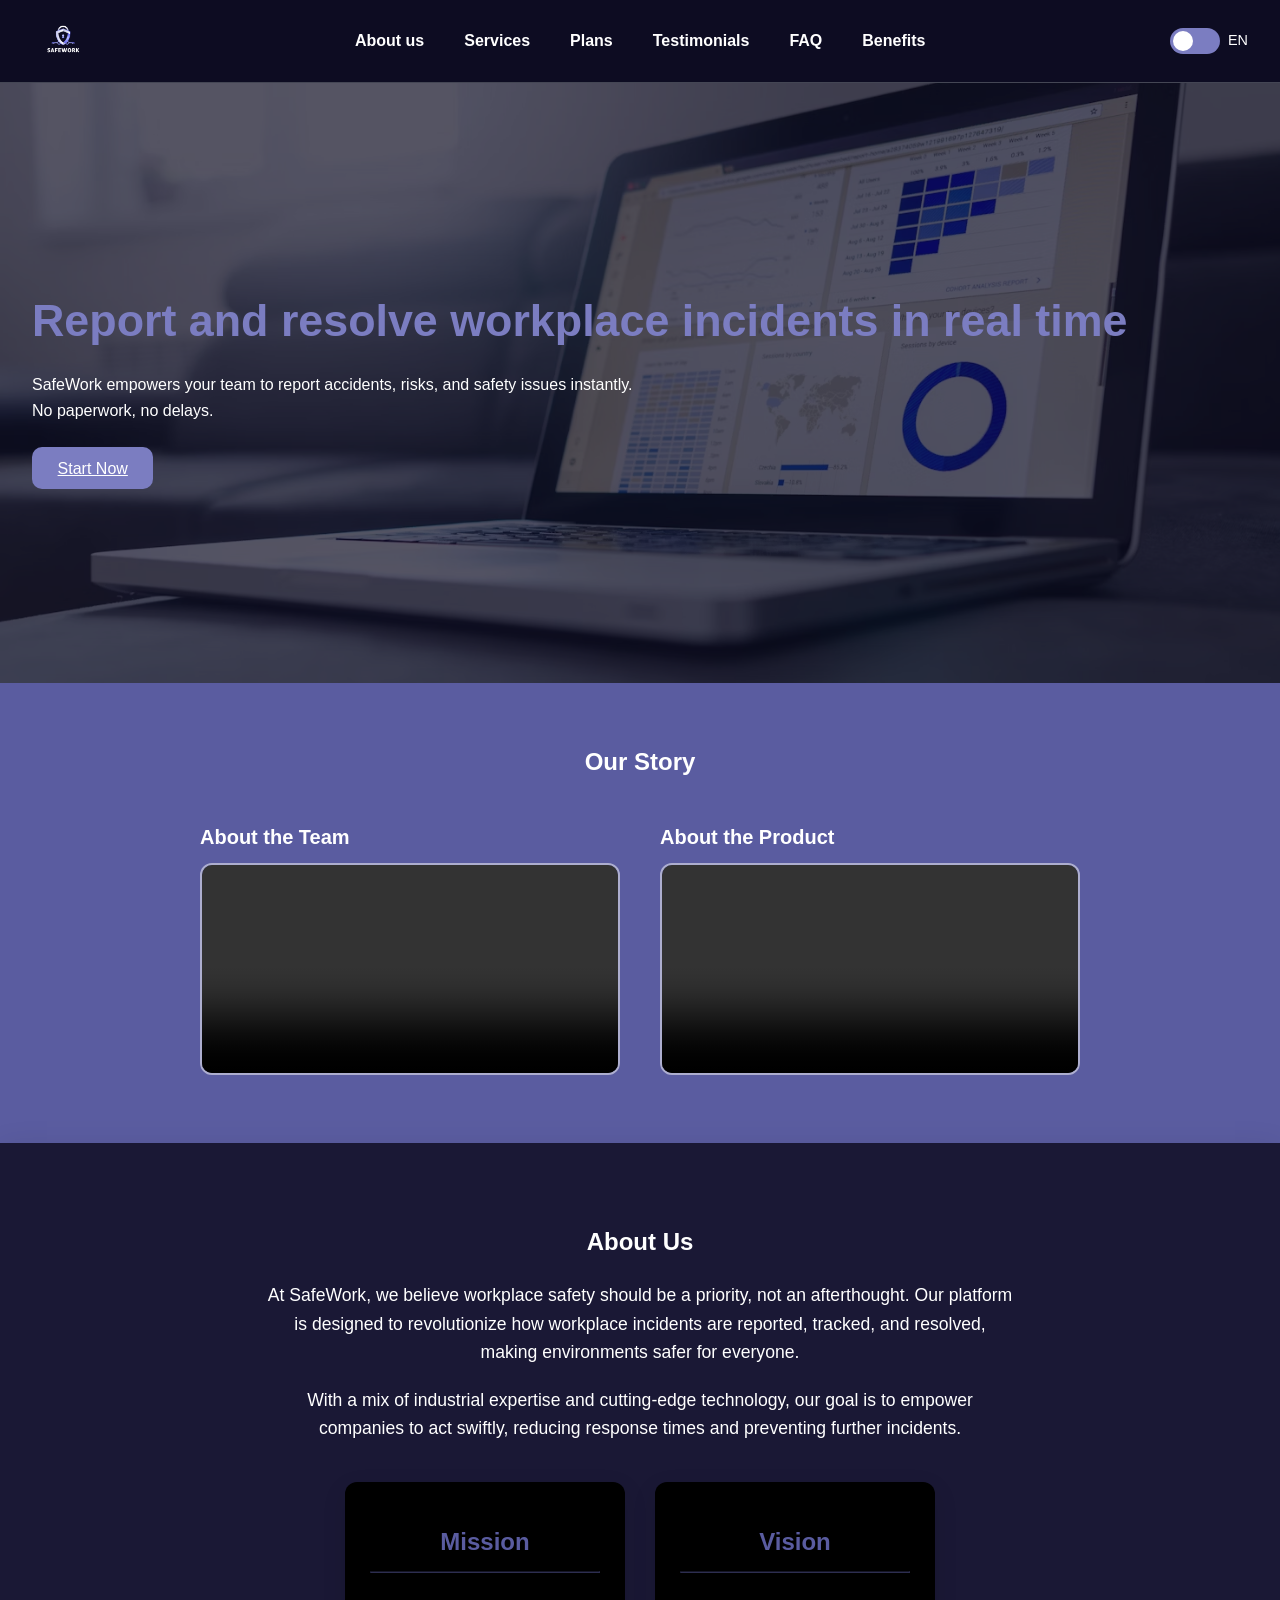
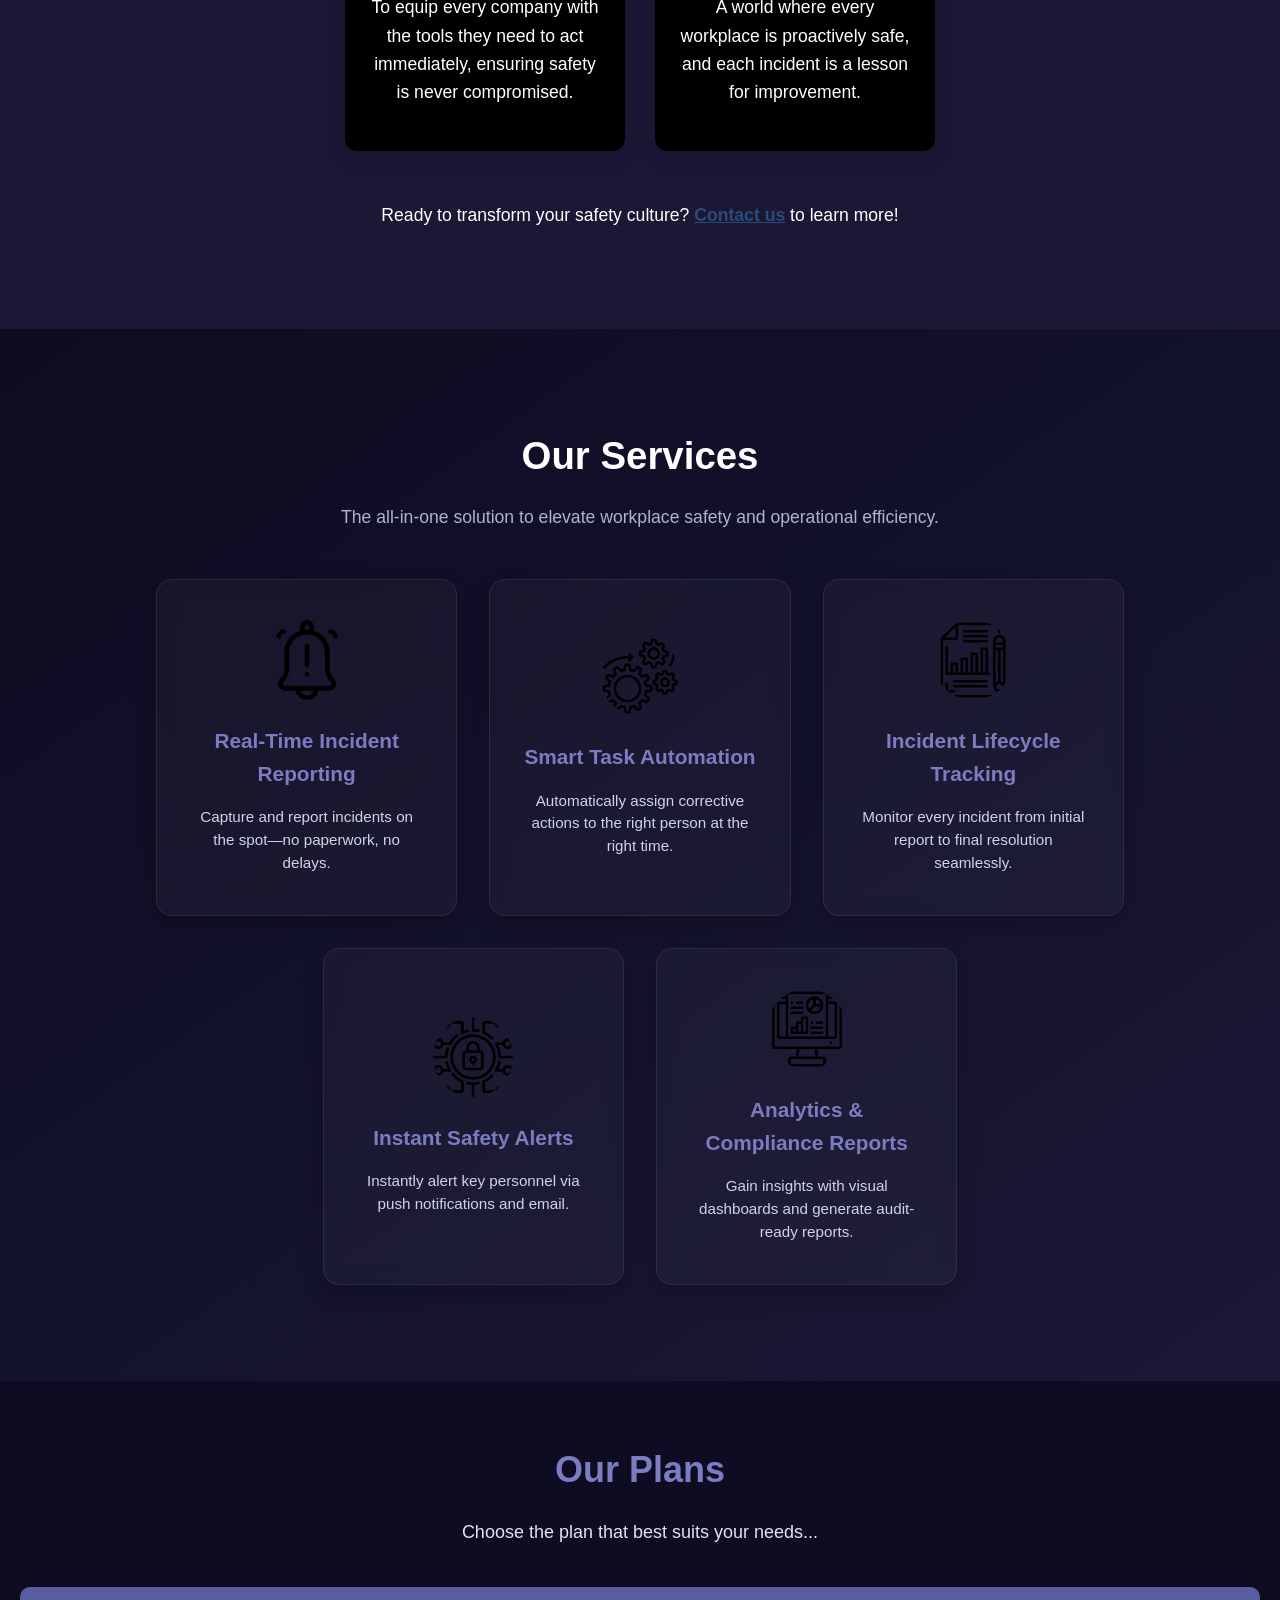
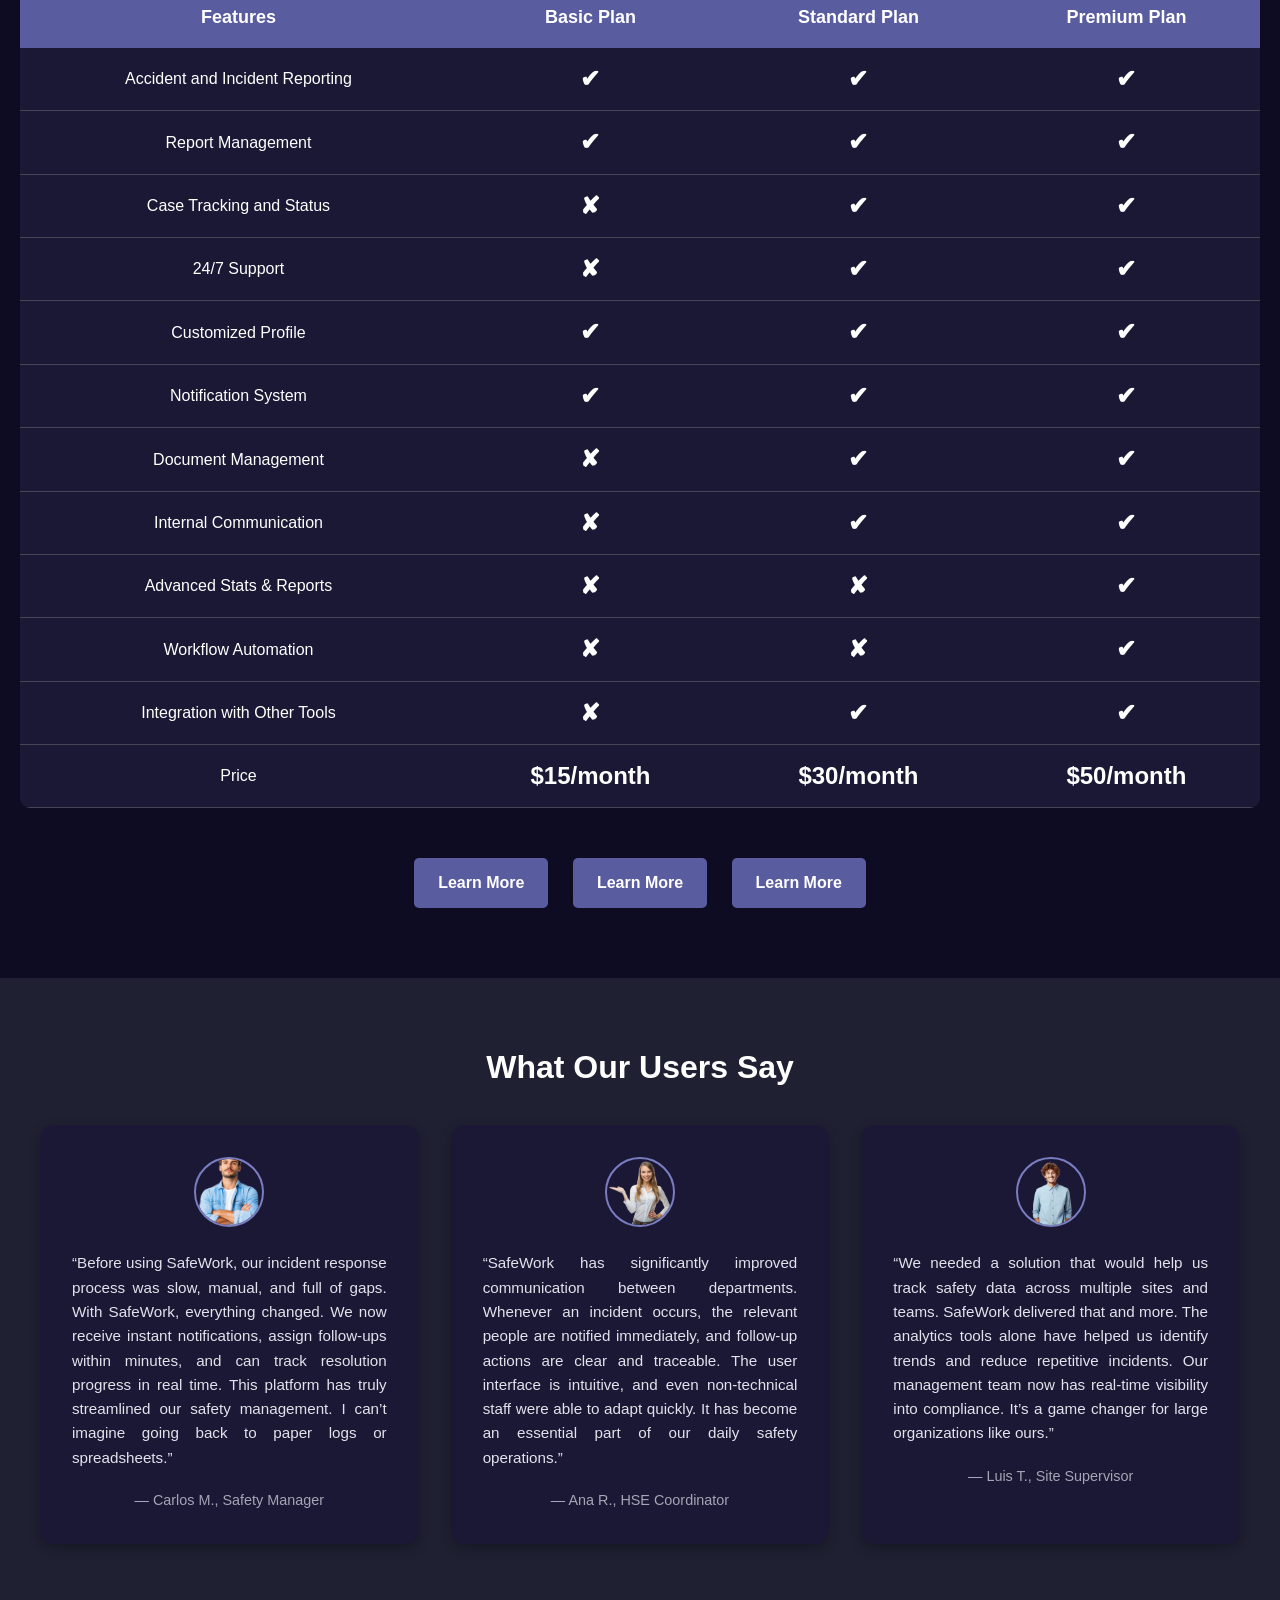
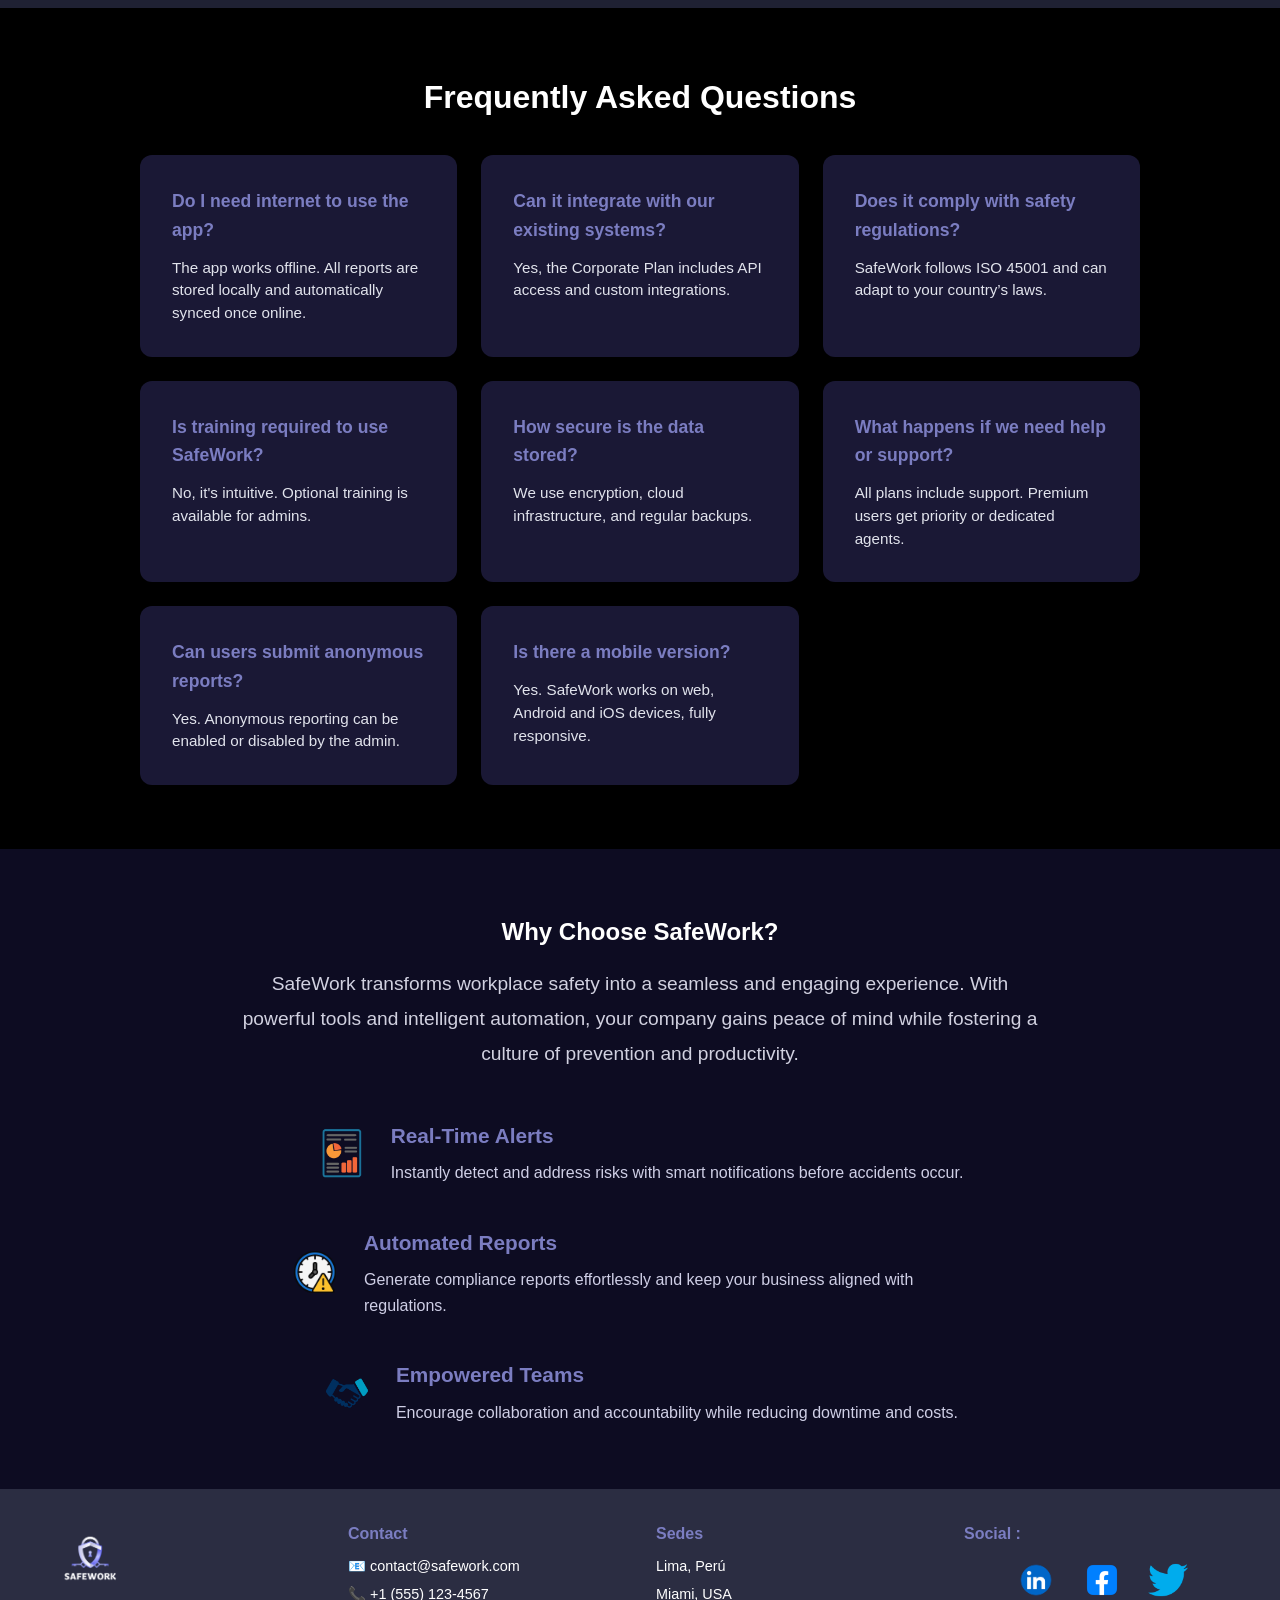
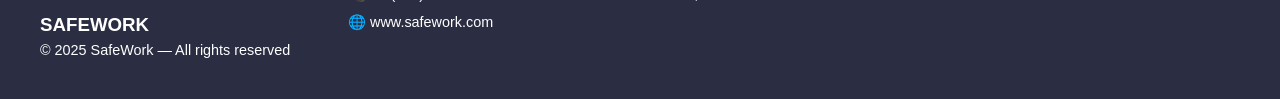
==== index.html @ 68d92707 "feat: reimplementacion de landing page" ====
<!DOCTYPE html>
<html lang="en">
<head>
  <meta charset="UTF-8" />
  <meta name="viewport" content="width=device-width, initial-scale=1.0"/>
  <title data-i18n="pageTitle">SafeWork - Workplace Safety Platform</title>
  <meta name="keywords" content="seguridad laboral, incidentes en el trabajo, prevención de accidentes, reportes de seguridad, SafeWork, seguridad en empresas, gestión de incidentes, seguridad ocupacional" />
  <link rel="stylesheet" href="styles.css" />
</head>
<body>

  <!-- Header -->
  <header>
    <div class="logo">
      <img src="assets/logo.png" alt="SafeWork Logo" data-i18n="logoAlt"/>
    </div>
    <nav>
      <ul>
        <li><a href="#about" data-i18n="about">About us</a></li>
        <li><a href="#services" data-i18n="services">Services</a></li>
        <li><a href="#plans" data-i18n="plans">Plans</a></li>
        <li><a href="#testimonials" data-i18n="testimonials">Testimonials</a></li>
        <li><a href="#faq" data-i18n="faq">FAQ</a></li>
        <li><a href="#benefits" data-i18n="benefits">Benefits</a></li>
      </ul>
    </nav>
    <div class="lang-switcher">
      <label class="switch">
        <input type="checkbox" id="langToggle">
        <span class="slider"></span>
      </label>
      <span class="lang-label" id="langLabel">EN</span>
    </div>
  </header>

  <!-- Hero Section -->
  <section class="hero">
    <div class="hero-overlay"></div>
    <div class="hero-text">
      <h1 data-i18n="heroTitle">Report and resolve workplace incidents in real time</h1>
      <p data-i18n="heroDesc">
        SafeWork empowers your team to report accidents, risks, and safety issues instantly.<br />
        No paperwork, no delays.
      </p>
      <a href="https://delightful-glacier-03ccd4010.1.azurestaticapps.net/" class="cta-btn" data-i18n="startNow">Start Now</a>

    </div>
  </section>

  <!-- Videos Section -->
<section class="videos-section">
  <h2 class="section-title">Our Story</h2>

  <div class="videos-container">
    <div class="video-box">
      <h3>About the Team</h3>
      <video controls>
        <source src="assets/video1.mp4" type="video/mp4">
      </video>
    </div>

    <div class="video-box">
      <h3>About the Product</h3>
      <video controls>
        <source src="assets/video2.mp4" type="video/mp4">
      </video>
    </div>
  </div>
</section>


<!-- About Us Section -->
<section class="about" id="about">
  <div class="about-container">
    <h2 class="section-title" data-i18n="aboutTitle">About Us</h2>
    <p data-i18n="aboutParagraph1">
      At SafeWork, we believe workplace safety should be a priority, not an afterthought. Our platform is designed to revolutionize how workplace incidents are reported, tracked, and resolved, making environments safer for everyone.
    </p>
    <p data-i18n="aboutParagraph2">
      With a mix of industrial expertise and cutting-edge technology, our goal is to empower companies to act swiftly, reducing response times and preventing further incidents.
    </p>
    <div class="mission-vision">
      <div class="card">
        <div class="card-icon"><i class="fas fa-bullseye"></i></div>
        <h3 data-i18n="missionTitle">Mission</h3>
        <hr>
        <p data-i18n="missionText">To equip every company with the tools they need to act immediately, ensuring safety is never compromised.</p>
      </div>
      <div class="card">
        <div class="card-icon"><i class="fas fa-lightbulb"></i></div>
        <h3 data-i18n="visionTitle">Vision</h3>
        <hr>
        <p data-i18n="visionText">A world where every workplace is proactively safe, and each incident is a lesson for improvement.</p>
      </div>
    </div>
    <div class="cta">
      <p data-i18n="ctaAbout">Ready to transform your safety culture? <a href="#contact" data-i18n="contactLink">Contact us</a> to learn more!</p>
    </div>
  </div>
</section>

  <!-- Services Section -->
<section class="services" id="services">
  <h2 class="section-title" data-i18n="servicesTitle">Our Services</h2>
  <p class="subtitle" data-i18n="servicesSubtitle">
    The all-in-one solution to elevate workplace safety and operational efficiency.
  </p>
  <div class="services-grid">
    <div class="service-box">
      <img src="assets/alarm.png" alt="Service 1" class="service-image" data-i18n="srv1alt">
      <h3 data-i18n="srv1">Real-Time Incident Reporting</h3>
      <p data-i18n="srv1desc">
        Capture and report incidents on the spot—no paperwork, no delays.
      </p>
    </div>
    <div class="service-box purple">
      <img src="assets/engineering.png" alt="Service 2" class="service-image" data-i18n="srv2alt">
      <h3 data-i18n="srv2">Smart Task Automation</h3>
      <p data-i18n="srv2desc">
        Automatically assign corrective actions to the right person at the right time.
      </p>
    </div>
    <div class="service-box dark">
      <img src="assets/graphic.png" alt="Service 3" class="service-image" data-i18n="srv3alt">
      <h3 data-i18n="srv3">Incident Lifecycle Tracking</h3>
      <p data-i18n="srv3desc">
        Monitor every incident from initial report to final resolution seamlessly.
      </p>
    </div>
    <div class="service-box light">
      <img src="assets/cyber-security.png" alt="Service 4" class="service-image" data-i18n="srv4alt">
      <h3 data-i18n="srv4">Instant Safety Alerts</h3>
      <p data-i18n="srv4desc">
        Instantly alert key personnel via push notifications and email.
      </p>
    </div>
    <div class="service-box dark">
      <img src="assets/information.png" alt="Service 5" class="service-image" data-i18n="srv5alt">
      <h3 data-i18n="srv5">Analytics & Compliance Reports</h3>
      <p data-i18n="srv5desc">
        Gain insights with visual dashboards and generate audit-ready reports.
      </p>
    </div>
  </div>
</section>

<!-- Plans Section -->
<div class="pricing-container" id="plans">
  <h2 class="pricing-title" data-i18n="plansTitle">Our Plans</h2>
  <p class="pricing-subtitle" data-i18n="plansSubtitle">Choose the plan that best suits your needs...</p>
  
  <table class="pricing-table">
    <thead>
      <tr>
        <th class="feature" data-i18n="feature">Features</th>
        <th class="plan-title" data-i18n="basicPlan">Basic Plan</th>
        <th class="plan-title" data-i18n="standardPlan">Standard Plan</th>
        <th class="plan-title" data-i18n="premiumPlan">Premium Plan</th>
      </tr>
    </thead>
    <tbody>
      <tr>
        <td data-i18n="featIncidentReporting">Accident and Incident Reporting</td>
        <td data-i18n="check">✔</td>
        <td data-i18n="check">✔</td>
        <td data-i18n="check">✔</td>
      </tr>
      <tr>
        <td data-i18n="featReportManagement">Report Management</td>
        <td data-i18n="check">✔</td>
        <td data-i18n="check">✔</td>
        <td data-i18n="check">✔</td>
      </tr>
      <tr>
        <td data-i18n="featCaseTracking">Case Tracking and Status</td>
        <td data-i18n="cross">✘</td>
        <td data-i18n="check">✔</td>
        <td data-i18n="check">✔</td>
      </tr>
      <tr>
        <td data-i18n="featSupport">24/7 Support</td>
        <td data-i18n="cross">✘</td>
        <td data-i18n="check">✔</td>
        <td data-i18n="check">✔</td>
      </tr>
      <tr>
        <td data-i18n="featProfile">Customized Profile</td>
        <td data-i18n="check">✔</td>
        <td data-i18n="check">✔</td>
        <td data-i18n="check">✔</td>
      </tr>
      <tr>
        <td data-i18n="featNotification">Notification System</td>
        <td data-i18n="check">✔</td>
        <td data-i18n="check">✔</td>
        <td data-i18n="check">✔</td>
      </tr>
      <tr>
        <td data-i18n="featDocs">Document Management</td>
        <td data-i18n="cross">✘</td>
        <td data-i18n="check">✔</td>
        <td data-i18n="check">✔</td>
      </tr>
      <tr>
        <td data-i18n="featCommunication">Internal Communication</td>
        <td data-i18n="cross">✘</td>
        <td data-i18n="check">✔</td>
        <td data-i18n="check">✔</td>
      </tr>
      <tr>
        <td data-i18n="featStats">Advanced Stats & Reports</td>
        <td data-i18n="cross">✘</td>
        <td data-i18n="cross">✘</td>
        <td data-i18n="check">✔</td>
      </tr>
      <tr>
        <td data-i18n="featWorkflow">Workflow Automation</td>
        <td data-i18n="cross">✘</td>
        <td data-i18n="cross">✘</td>
        <td data-i18n="check">✔</td>
      </tr>
      <tr>
        <td data-i18n="featIntegration">Integration with Other Tools</td>
        <td data-i18n="cross">✘</td>
        <td data-i18n="check">✔</td>
        <td data-i18n="check">✔</td>
      </tr>
      <tr>
        <td data-i18n="price">Price</td>
        <td data-i18n="basicPrice">$15/month</td>
        <td data-i18n="standardPrice">$30/month</td>
        <td data-i18n="premiumPrice">$50/month</td>
      </tr>
    </tbody>
  </table>

  <!-- Plan selection buttons -->
  <div class="cta-buttons">
    <a href="plan-basic.html" class="cta-button" target="_blank" rel="noopener noreferrer" data-i18n="learnMore">Learn More</a>
    <a href="plan-enterprise.html" class="cta-button" target="_blank" rel="noopener noreferrer" data-i18n="learnMore">Learn More</a>
    <a href="plan-pro.html" class="cta-button" target="_blank" rel="noopener noreferrer" data-i18n="learnMore">Learn More</a>
  </div>

  <!-- Plan Details -->
  <div class="plan-detail" id="plan-basico">
    <h3 data-i18n="basicPlan">Basic Plan</h3>
    <p data-i18n="basicPlanDesc">The ideal plan for small businesses needing a simple and effective system to report workplace incidents.</p>
    <ul>
      <li data-i18n="basic1">✔ Real-time accident reporting</li>
      <li data-i18n="basic2">✔ Limited support (business hours)</li>
      <li data-i18n="basic3">✔ Basic report management</li>
    </ul>
  </div>
  <div class="plan-detail" id="plan-estandar">
    <h3 data-i18n="standardPlan">Standard Plan</h3>
    <p data-i18n="standardPlanDesc">Perfect for businesses needing an intermediate solution with advanced features and extended support.</p>
    <ul>
      <li data-i18n="standard1">✔ Incident reporting and management with real-time notifications</li>
      <li data-i18n="standard2">✔ 24/7 support</li>
      <li data-i18n="standard3">✔ Integration with external tools</li>
    </ul>
  </div>
  <div class="plan-detail" id="plan-premium">
    <h3 data-i18n="premiumPlan">Premium Plan</h3>
    <p data-i18n="premiumPlanDesc">The most complete solution for large enterprises looking to maximize workplace safety with all advanced features.</p>
    <ul>
      <li data-i18n="premium1">✔ Everything in previous plans</li>
      <li data-i18n="premium2">✔ Advanced stats and reports</li>
      <li data-i18n="premium3">✔ Workflow automation</li>
      <li data-i18n="premium4">✔ API integration for full customization</li>
    </ul>
  </div>
</div>

  <!-- Testimonials Section -->
  <section class="testimonials" id="testimonials">
    <h2 class="section-title" data-i18n="testimonialsTitle">What Our Users Say</h2>
    <div class="testimonial-grid">
      <div class="testimonial-card">
        <img src="assets/user1.jpg" alt="Carlos" class="testimonial-photo" data-i18n="testimonial1alt"/>
        <p data-i18n="testimonial1">
          “Before using SafeWork, our incident response process was slow, manual, and full of gaps. With SafeWork, everything changed. 
          We now receive instant notifications, assign follow-ups within minutes, and can track resolution progress in real time. 
          This platform has truly streamlined our safety management. I can’t imagine going back to paper logs or spreadsheets.”
        </p>
        <span data-i18n="testimonial1Name">— Carlos M., Safety Manager</span>
      </div>

      <div class="testimonial-card">
        <img src="assets/user2.jpg" alt="Ana" class="testimonial-photo" data-i18n="testimonial2alt"/>
        <p data-i18n="testimonial2">
          “SafeWork has significantly improved communication between departments. Whenever an incident occurs, the relevant people are 
          notified immediately, and follow-up actions are clear and traceable. The user interface is intuitive, and even non-technical 
          staff were able to adapt quickly. It has become an essential part of our daily safety operations.”
        </p>
        <span data-i18n="testimonial2Name">— Ana R., HSE Coordinator</span>
      </div>

      <div class="testimonial-card">
        <img src="assets/user3.jpg" alt="Luis" class="testimonial-photo" data-i18n="testimonial3alt"/>
        <p data-i18n="testimonial3">
          “We needed a solution that would help us track safety data across multiple sites and teams. SafeWork delivered that and more. 
          The analytics tools alone have helped us identify trends and reduce repetitive incidents. Our management team now has real-time 
          visibility into compliance. It’s a game changer for large organizations like ours.”
        </p>
        <span data-i18n="testimonial3Name">— Luis T., Site Supervisor</span>
      </div>
    </div>
  </section>

  <!-- FAQ Section -->
  <section class="faq" id="faq">
    <h2 class="section-title" data-i18n="faqTitle">Frequently Asked Questions</h2>
    <div class="faq-box">
      <div class="faq-item">
        <h4 data-i18n="faq1q">Do I need internet to use the app?</h4>
        <p data-i18n="faq1a">The app works offline. All reports are stored locally and automatically synced once online.</p>
      </div>
      <div class="faq-item">
        <h4 data-i18n="faq2q">Can it integrate with our existing systems?</h4>
        <p data-i18n="faq2a">Yes, the Corporate Plan includes API access and custom integrations.</p>
      </div>
      <div class="faq-item">
        <h4 data-i18n="faq3q">Does it comply with safety regulations?</h4>
        <p data-i18n="faq3a">SafeWork follows ISO 45001 and can adapt to your country’s laws.</p>
      </div>
      <div class="faq-item">
        <h4 data-i18n="faq4q">Is training required to use SafeWork?</h4>
        <p data-i18n="faq4a">No, it's intuitive. Optional training is available for admins.</p>
      </div>
      <div class="faq-item">
        <h4 data-i18n="faq5q">How secure is the data stored?</h4>
        <p data-i18n="faq5a">We use encryption, cloud infrastructure, and regular backups.</p>
      </div>
      <div class="faq-item">
        <h4 data-i18n="faq6q">What happens if we need help or support?</h4>
        <p data-i18n="faq6a">All plans include support. Premium users get priority or dedicated agents.</p>
      </div>
      <div class="faq-item">
        <h4 data-i18n="faq7q">Can users submit anonymous reports?</h4>
        <p data-i18n="faq7a">Yes. Anonymous reporting can be enabled or disabled by the admin.</p>
      </div>
      <div class="faq-item">
        <h4 data-i18n="faq8q">Is there a mobile version?</h4>
        <p data-i18n="faq8a">Yes. SafeWork works on web, Android and iOS devices, fully responsive.</p>
      </div>
    </div>
  </section>

<!-- Benefits Section -->
<section id="benefits" class="section benefits">
  <div class="container"> 
    <h2 data-i18n="benefitsTitle" class="section-title">Why Choose SafeWork?</h2>
    <p class="benefits-intro" data-i18n="benefitsIntro">
      SafeWork transforms workplace safety into a seamless and engaging experience. 
      With powerful tools and intelligent automation, your company gains 
      peace of mind while fostering a culture of prevention and productivity.
    </p>

    <div class="benefits-list">
      <div class="benefit-item">
        <img src="assets/ReportAlert.png" alt="Alerts" class="benefit-icon" />
        <div>
          <h3 data-i18n="benefit1Title">Real-Time Alerts</h3>
          <p data-i18n="benefit1Desc">
            Instantly detect and address risks with smart notifications before accidents occur.
          </p>
        </div>
      </div>

      <div class="benefit-item">
        <img src="assets/timer.png" alt="Reports" class="benefit-icon" />
        <div>
          <h3 data-i18n="benefit2Title">Automated Reports</h3>
          <p data-i18n="benefit2Desc">
            Generate compliance reports effortlessly and keep your business aligned with regulations.
          </p>
        </div>
      </div>

      <div class="benefit-item">
        <img src="assets/collaboration.png" alt="Team" class="benefit-icon" />
        <div>
          <h3 data-i18n="benefit3Title">Empowered Teams</h3>
          <p data-i18n="benefit3Desc">
            Encourage collaboration and accountability while reducing downtime and costs.
          </p>
        </div>
      </div>
    </div>
  </div>
</section>

  <!-- Footer -->
  <footer class="footer" id="contact">
    <div class="footer-container">
      <div class="footer-col">
        <div class="footer-logo">
          <img src="assets/logo.png" alt="SafeWork Logo" data-i18n="logoAltFooter"/>
          <h3 data-i18n="footerTitle">SAFEWORK</h3>
        </div>
        <p data-i18n="footerRights">© 2025 SafeWork — All rights reserved</p>
      </div>
      <div class="footer-col">
        <h4 data-i18n="contactTitle">Contact</h4>
        <p data-i18n="contactEmail">📧 contact@safework.com</p>
        <p data-i18n="contactPhone">📞 +1 (555) 123-4567</p>
        <p data-i18n="contactWeb">🌐 www.safework.com</p>
      </div>
      <div class="footer-col">
        <h4 data-i18n="officesTitle">Sedes</h4>
        <p data-i18n="office1">Lima, Perú</p>
        <p data-i18n="office2">Miami, USA</p>
      </div>
      <div class="footer-col">
        <h4 data-i18n="social">Social :</h4>
        <div class="footer-socials">
          <a href="https://www.linkedin.com/company/your-company" target="_blank" rel="noopener">
            <img src="assets/linkedin-icon.png" alt="LinkedIn" class="social-icon" data-i18n="linkedinAlt"/>
          </a>
          <a href="https://www.facebook.com/yourpage" target="_blank" rel="noopener">
            <img src="assets/facebook-icon.png" alt="Facebook" class="social-icon" data-i18n="facebookAlt"/>
          </a>
          <a href="https://twitter.com/yourprofile" target="_blank" rel="noopener">
            <img src="assets/twitter-icon.png" alt="Twitter" class="social-icon" data-i18n="twitterAlt"/>
          </a>
        </div>
      </div>
    </div>
  </footer>

  <!-- Scripts -->
  <script src="translate.js"></script>
  <script src="slider.js"></script>
</body>
</html>
---- styles.css ----
html {
  scroll-behavior: smooth;
}

* {
  margin: 0;
  padding: 0;
  box-sizing: border-box;
}

body {
  font-family: "Arial", sans-serif;
  background-color: #0D0C22;
  color: #fff;
  line-height: 1.6;
}


img {
  max-width: 100%;
  height: auto;
  display: block;
}

/* LOGOS */
.logo img {
  max-width: 100%;
  max-height: 100%;
}

.footer-logo img {
  width: 100px;
  margin-bottom: 0.5rem;
}

/* HEADER */
header {
  background: #1a1835;
  display: flex;
  justify-content: space-between;
  align-items: center;
  padding: 1rem 2rem;
  border-bottom: 1px solid #444654;
}

header nav ul {
  list-style: none;
  display: flex;
  gap: 1.5rem;
}

header nav a {
  text-decoration: none;
  color: #fff;
  transition: color 0.3s;
}

header nav a:hover {
  color: #7B7DC1;
}

/* LANG SWITCHER */
.lang-switcher {
  display: flex;
  align-items: center;
}

.switch {
  position: relative;
  display: inline-block;
  width: 50px;
  height: 26px;
  margin-right: 0.5rem;
}

.switch input {
  opacity: 0;
  width: 0;
  height: 0;
}

.slider {
  position: absolute;
  cursor: pointer;
  background-color: #7B7DC1;
  border-radius: 34px;
  top: 0;
  left: 0;
  right: 0;
  bottom: 0;
  transition: 0.4s;
}

.slider::before {
  position: absolute;
  content: "";
  height: 20px;
  width: 20px;
  left: 3px;
  bottom: 3px;
  background-color: #fff;
  border-radius: 50%;
  transition: 0.4s;
}

.switch input:checked + .slider::before {
  transform: translateX(24px);
}

.switch input:checked + .slider {
  background-color: #5a5ca0;
}

.lang-label {
  color: #fff;
  font-size: 0.9rem;
}

/* HERO */
.hero {
  display: flex;
  align-items: center;
  justify-content: space-between;
  padding: 4rem 2rem;
  background: url('assets/bg.png') no-repeat center center / cover;
  background-color: #1a1835;
  position: relative;
  overflow: hidden;
  min-height: 600px;
}

.hero-overlay {
  position: absolute;
  top: 0;
  left: 0;
  width: 100%;
  height: 100%;
  background: rgba(13, 12, 34, 0.7);
  z-index: 1;
}

.hero-text {
  position: relative;
  z-index: 2;
}

.hero h1 {
  font-size: 2.8rem;
  margin-bottom: 1rem;
  color: #7B7DC1;
}

.hero p {
  margin-bottom: 2rem;
  color:#fff
}

.cta-btn {
  background: #7B7DC1;
  padding: 0.8rem 1.6rem;
  border: none;
  border-radius: 10px;
  color: #fff;
  font-size: 1rem;
  cursor: pointer;
  transition: background 0.3s;
}

.cta-btn:hover {
  background: #5a5ca0;
}

.hero-img img {
  max-width: 400px;
}

/* About Section */
.about {
  padding: 80px 10%;
  text-align: center;
  background: #1a1835;
  color: #ffffff;
  box-shadow: 0 6px 30px rgba(0, 0, 0, 0.1);
}

.about-container {
  max-width: 1100px;
  margin: 0 auto;
}

.about p {
  margin: 20px auto;
  max-width: 750px;
  font-size: 1.1rem;
  color: #ffffff;
}

.mission-vision {
  display: flex;
  justify-content: center;
  gap: 30px;
  margin-top: 40px;
  flex-wrap: wrap;
  text-align: center;
}

.card {
  background: #000;
  color: #444;
  padding: 25px;
  border-radius: 12px;
  width: 280px;
  box-shadow: 0 8px 25px rgba(0, 0, 0, 0.1);
  transition: all 0.3s ease-in-out;
}

.card:hover {
  transform: translateY(-12px);
  box-shadow: 0 20px 40px rgba(0, 0, 0, 0.15);
}

.card-icon {
  font-size: 2.8rem;
  color: #5a5ca0;
  margin-bottom: 1rem;
}

.card h3 {
  margin-bottom: 10px;
  font-size: 1.5rem;
  text-align: center;
  color: #5a5ca0;
}

.card hr {
  margin: 10px 0;
  border-color: #5a5ca0;
  opacity: 0.5;
}

.cta {
  margin-top: 50px;
}

.cta a {
  color: #2A4B7C;
  text-decoration: underline;
  font-weight: bold;
}

.cta a:hover {
  color: #1a3455;
}

@media (max-width: 768px) {
  .about {
    padding: 50px 5%;
  }

  .mission-vision {
    flex-direction: column;
    gap: 30px;
  }

  .cta p {
    font-size: 1rem;
  }
}

/* Services */
.services {
  padding: 6rem 2rem;
  text-align: center;
  background: linear-gradient(145deg, #0D0C22, #1a1835);
  position: relative;
}

.services .section-title {
  font-size: 2.4rem;
  color: #ffffff;
  margin-bottom: 1rem;
  font-weight: 600;
}

.services .subtitle {
  font-size: 1.1rem;
  color: #B0B3C9;
  max-width: 600px;
  margin: 0 auto 3rem;
  line-height: 1.6;
}

.services-grid {
  display: flex;
  flex-wrap: wrap;
  justify-content: center;
  gap: 2rem;
  max-width: 1000px;
  margin: 0 auto;
}

.service-box {
  flex: 1 1 calc(33.333% - 2rem);
  max-width: calc(33.333% - 2rem);
  min-width: 280px;
  background: rgba(255, 255, 255, 0.03);
  backdrop-filter: blur(8px);
  border: 1px solid rgba(255, 255, 255, 0.08);
  border-radius: 16px;
  padding: 2.5rem 2rem;
  text-align: center;
  transition: transform 0.3s ease, box-shadow 0.3s ease, border 0.3s ease;
  box-shadow: 0 8px 20px rgba(0, 0, 0, 0.25);
  cursor: default;
  display: flex;
  flex-direction: column;
  align-items: center;
  justify-content: center;
}

/* Hover effects */
.service-box:hover {
  transform: translateY(-6px);
  box-shadow: 0 12px 28px rgba(0, 0, 0, 0.4);
  border-color: rgba(255, 255, 255, 0.15);
}

/* Style for the service image */
.service-image {
  width: 80px;
  height: 80px;
  object-fit: cover;
  border-radius: 50%;
  margin-bottom: 1.5rem;
  transition: transform 0.3s ease;
  display: block; /* Asegura que la imagen sea un bloque */
  margin-left: auto; /* Centra horizontalmente */
  margin-right: auto; /* Centra horizontalmente */
}

/* Hover effect on image */
.service-box:hover .service-image {
  transform: scale(1.1);
}

/* Service title */
.service-box h3 {
  font-size: 1.3rem;
  color: #7B7DC1;
  margin-bottom: 1rem;
}

/* Service description */
.service-box p {
  font-size: 0.95rem;
  color: #D1D3E6;
  line-height: 1.5;
}


/* PLANS */
/* Contenedor principal de los planes */
.pricing-container {
  background-color: #0D0C22;
  color: #FFFFFF;
  padding: 60px 20px;
  text-align: center;
}

/* Título de los planes */
.pricing-title {
  font-size: 36px;
  color: #7B7DC1;
  margin-bottom: 20px;
  font-weight: bold;
}

/* Subtítulo */
.pricing-subtitle {
  font-size: 18px;
  color: #E1E3EC;
  margin-bottom: 40px;
}

/* Estilo para la tabla */
.pricing-table {
  width: 100%;
  border-collapse: collapse;
  margin: 0 auto;
  background-color: #1A1835;
  border-radius: 10px;
  overflow: hidden;
}

/* Estilos de los encabezados de la tabla */
.pricing-table thead {
  background-color: #5A5CA0;
  color: #FFFFFF;
}

.pricing-table th {
  padding: 16px 24px;
  font-size: 18px;
  text-align: center;
}

.pricing-table td {
  padding: 12px 24px;
  font-size: 16px;
  text-align: center;
  border-bottom: 1px solid #444654;
}

.pricing-table tr:hover {
  background-color: #444654;
}

.pricing-table td:nth-child(2),
.pricing-table td:nth-child(3),
.pricing-table td:nth-child(4) {
  font-size: 24px;
  font-weight: bold;
}

.cta-buttons {
  margin-top: 40px;
}

.cta-button {
  background-color: #5A5CA0;
  color: #FFFFFF;
  padding: 12px 24px;
  font-size: 16px;
  font-weight: 600;
  text-decoration: none;
  border-radius: 5px;
  margin: 10px;
  display: inline-block;
  transition: background-color 0.3s, transform 0.3s ease;
}

.cta-button:hover {
  background-color: #FFFFFF;
  color: #5A5CA0;
  transform: scale(1.05);
}

.plan-detail {
  background-color: #444654;
  color: #FFFFFF;
  padding: 20px;
  margin-top: 40px;
  border-radius: 10px;
  display: none;
}

/* Mostrar detalles del plan cuando se selecciona */
.plan-detail.active {
  display: block;
}

.plan-detail ul {
  list-style-type: none;
  padding: 0;
}

.plan-detail li {
  font-size: 16px;
  margin-bottom: 10px;
}

/* Estilos generales del cuerpo */
body {
  font-family: 'Arial', sans-serif;
  background-color: #1a1835;
  color: #444654;
  margin: 0;
  padding: 0;
}

/* Encabezado */
header {
  background-color: #0d0c22;
  padding: 1rem 2rem;
  display: flex;
  justify-content: space-between;
  align-items: center;
}

header .logo img {
  height: 50px;
}

nav ul {
  list-style: none;
  margin: 0;
  padding: 0;
}

nav ul li {
  display: inline;
  margin-left: 1rem;
}

nav ul li a {
  color: #ffffff;
  text-decoration: none;
  font-weight: bold;
}

nav ul li a:hover {
  color: #7b7dc1;
}

/* Contenedor principal de los planes */
.plans {
  padding: 2rem;
  display: flex;
  justify-content: center;
  align-items: center;
  flex-direction: column;
}

/* Estilos de la tarjeta de cada plan */
.plan-card {
  color: #ffffff;
  border-radius: 8px;
  box-shadow: 0 4px 8px rgba(0, 0, 0, 0.1);
  width: 100%;
  max-width: 500px;
  padding: 2rem;
  margin-bottom: 2rem;
  text-align: center;
}

.plan-card h3 {
  color: #0d0c22;
  font-size: 2rem;
  margin-bottom: 1rem;
}

.plan-card p {
  color: #444654;
  font-size: 1.1rem;
  margin-bottom: 1rem;
}

.plan-card ul {
  list-style: none;
  padding: 0;
  margin-bottom: 1rem;
  text-align: left;
}

.plan-card ul li {
  color: #7b7dc1;
  font-size: 1rem;
  margin-bottom: 0.5rem;
}

.plan-card .plan-btn {
  background-color: #7b7dc1;
  color: #ffffff;
  border: none;
  padding: 0.8rem 1.5rem;
  font-size: 1rem;
  cursor: pointer;
  border-radius: 5px;
  transition: background-color 0.3s ease;
}

.plan-card .plan-btn:hover {
  background-color: #5a5ca0;
}

/* Estilos específicos para los diferentes planes */
/* Plan Cards Styles */
.plan-card {
  background-color: #fff;
  color: #fff;
  padding: 2rem;
  border-radius: 8px;
  box-shadow: 0 4px 8px rgba(0, 0, 0, 0.1);
  text-align: center;
  transition: transform 0.3s ease, box-shadow 0.3s ease;
}

.plan-card h3 {
  font-size: 1.8rem;
  margin-bottom: 1rem;
}

.plan-card p {
  font-size: 1rem;
}

.plan-card ul {
  list-style-type: none;
  padding: 0;
}

.plan-card ul li {
  font-size: 1rem;
  margin-bottom: 0.5rem;
}

/* Plan Buttons */
.plan-btn {
  background-color: #7b7dc1; /* Botón con fondo morado */
  color: white;
  padding: 0.8rem 1.5rem;
  border: none;
  font-size: 1rem;
  cursor: pointer;
  border-radius: 5px;
  transition: background-color 0.3s ease;
}

.plan-btn:hover {
  background-color: #5a5ca0; /* Cambio de color al hacer hover */
}

/* Hover Effects */
.plan-card:hover {
  transform: translateY(-5px);  /* Efecto de elevar al pasar el ratón */
  box-shadow: 0 8px 16px rgba(0, 0, 0, 0.2); /* Sombra más intensa */
}


/* TESTIMONIALS */
.testimonials {
  padding: 4rem 2rem;
  background: #1F2133;
  text-align: center;
}

.testimonials .section-title {
  color: #fff;
  margin-bottom: 2rem;
  font-size: 2rem;
}

.testimonial-grid {
  display: grid;
  grid-template-columns: repeat(auto-fit, minmax(280px, 1fr));
  gap: 2rem;
  max-width: 1200px;
  margin: 0 auto;
}

.testimonial-card {
  background: #1a1835;
  padding: 2rem;
  border-radius: 14px;
  text-align: left;
  box-shadow: 0 4px 12px rgba(0, 0, 0, 0.3);
  transition: transform 0.3s;
  display: flex;
  flex-direction: column;
  align-items: center;
}

.testimonial-card:hover {
  transform: translateY(-5px);
}

.testimonial-photo {
  width: 70px;
  height: 70px;
  border-radius: 50%;
  object-fit: cover;
  margin-bottom: 1.5rem;
  border: 2px solid #7B7DC1;
}

.testimonial-card p {
  color: #E1E3EC;
  font-size: 0.95rem;
  line-height: 1.6;
  margin-bottom: 1.2rem;
  text-align: justify;
}

.testimonial-card span {
  font-size: 0.9rem;
  color: #A3A6B5;
}

/* FAQ */
.faq {
  padding: 4rem 2rem;
  background: #000;
  text-align: center;
}

.faq .section-title {
  font-size: 2rem;
  color: #fff;
  margin-bottom: 2rem;
}

.faq-box {
  display: grid;
  grid-template-columns: repeat(auto-fit, minmax(300px, 1fr));
  gap: 1.5rem;
  max-width: 1000px;
  margin: 0 auto;
}

.faq-item {
  background-color: #1a1835;
  padding: 2rem;
  border-radius: 12px;
  text-align: left;
  box-shadow: 0 2px 8px rgba(0, 0, 0, 0.3);
  transition: transform 0.2s, box-shadow 0.2s;
}

.faq-item:hover {
  transform: translateY(-4px);
  box-shadow: 0 4px 12px rgba(0, 0, 0, 0.4);
}

.faq-item h4 {
  margin-bottom: 0.8rem;
  color: #7B7DC1;
  font-size: 1.1rem;
}

.faq-item p {
  font-size: 0.95rem;
  color: #E1E3EC;
  line-height: 1.5;
}

/* Benefits Section */
.benefits {
  background: #0D0C22;
  color: #fff;
  text-align: center;
  padding: 4rem 1rem;
}

.benefits-intro {
  max-width: 800px;
  margin: 1rem auto 3rem auto;
  font-size: 1.2rem;
  line-height: 1.8;
  color: #d1d1e0;
}

.benefits-list {
  display: flex;
  flex-direction: column;
  gap: 2.5rem;
}

.benefit-item {
  display: flex;
  align-items: center;
  justify-content: center;
  gap: 1.5rem;
  max-width: 700px;
  margin: 0 auto;
  text-align: left;
}

.benefit-icon {
  width: 50px;
  flex-shrink: 0;
}

.benefit-item h3 {
  color: #7B7DC1;
  margin-bottom: 0.5rem;
  font-size: 1.3rem;
}

.benefit-item p {
  color: #cfcfe6;
  line-height: 1.6;
}

/* FOOTER */
.footer {
  background: #2B2D42;
  padding: 2rem;
  color: #fff;
}

.footer-container {
  display: flex;
  flex-wrap: wrap;
  justify-content: space-between;
  gap: 2rem;
  max-width: 1200px;
  margin: 0 auto;
}

.footer-col {
  flex: 1 1 220px;
}

.footer h4 {
  margin-bottom: 0.5rem;
  color: #7B7DC1;
  font-size: 1rem;
}

.footer p {
  font-size: 0.9rem;
  margin-bottom: 0.3rem;
}

.footer-socials p {
  display: flex;
  align-items: center;
  gap: 0.5rem;
}

.footer-socials {
  display: flex;
  gap: 1rem;
  justify-content: center;
  align-items: center;
}

.footer-socials a {
  display: inline-block;
}

.social-icon {
  width: 50px;
  height: 50px;
  object-fit: contain;
  transition: transform 0.2s, opacity 0.2s;
}

.social-icon:hover {
  transform: scale(1.2);
  opacity: 0.8;
}

/* RESPONSIVE */
@media (max-width: 768px) {
  .hero {
    flex-direction: column;
    text-align: center;
  }

  .hero-text {
    max-width: 100%;
  }

  .footer-container {
    flex-direction: column;
    text-align: center;
    align-items: center;
  }

  .footer-col {
    flex: 1 1 100%;
  }
}

.videos-section {
  padding: 60px 20px;
  background: linear-gradient(135deg, #5a5ca0, #5a5ca0);
  text-align: center;
  color: #fff;
}

.videos-container {
  display: flex;
  justify-content: center;
  flex-wrap: wrap;
  gap: 40px;
  margin-top: 40px;
}

.video-box {
  width: 420px;
  max-width: 100%;
  text-align: left;
}

.video-box h3 {
  margin-bottom: 10px;
  font-size: 20px;
  font-weight: 600;
}

.video-box video {
  width: 100%;
  border-radius: 12px;
  border: 2px solid rgba(255,255,255,0.5);
}
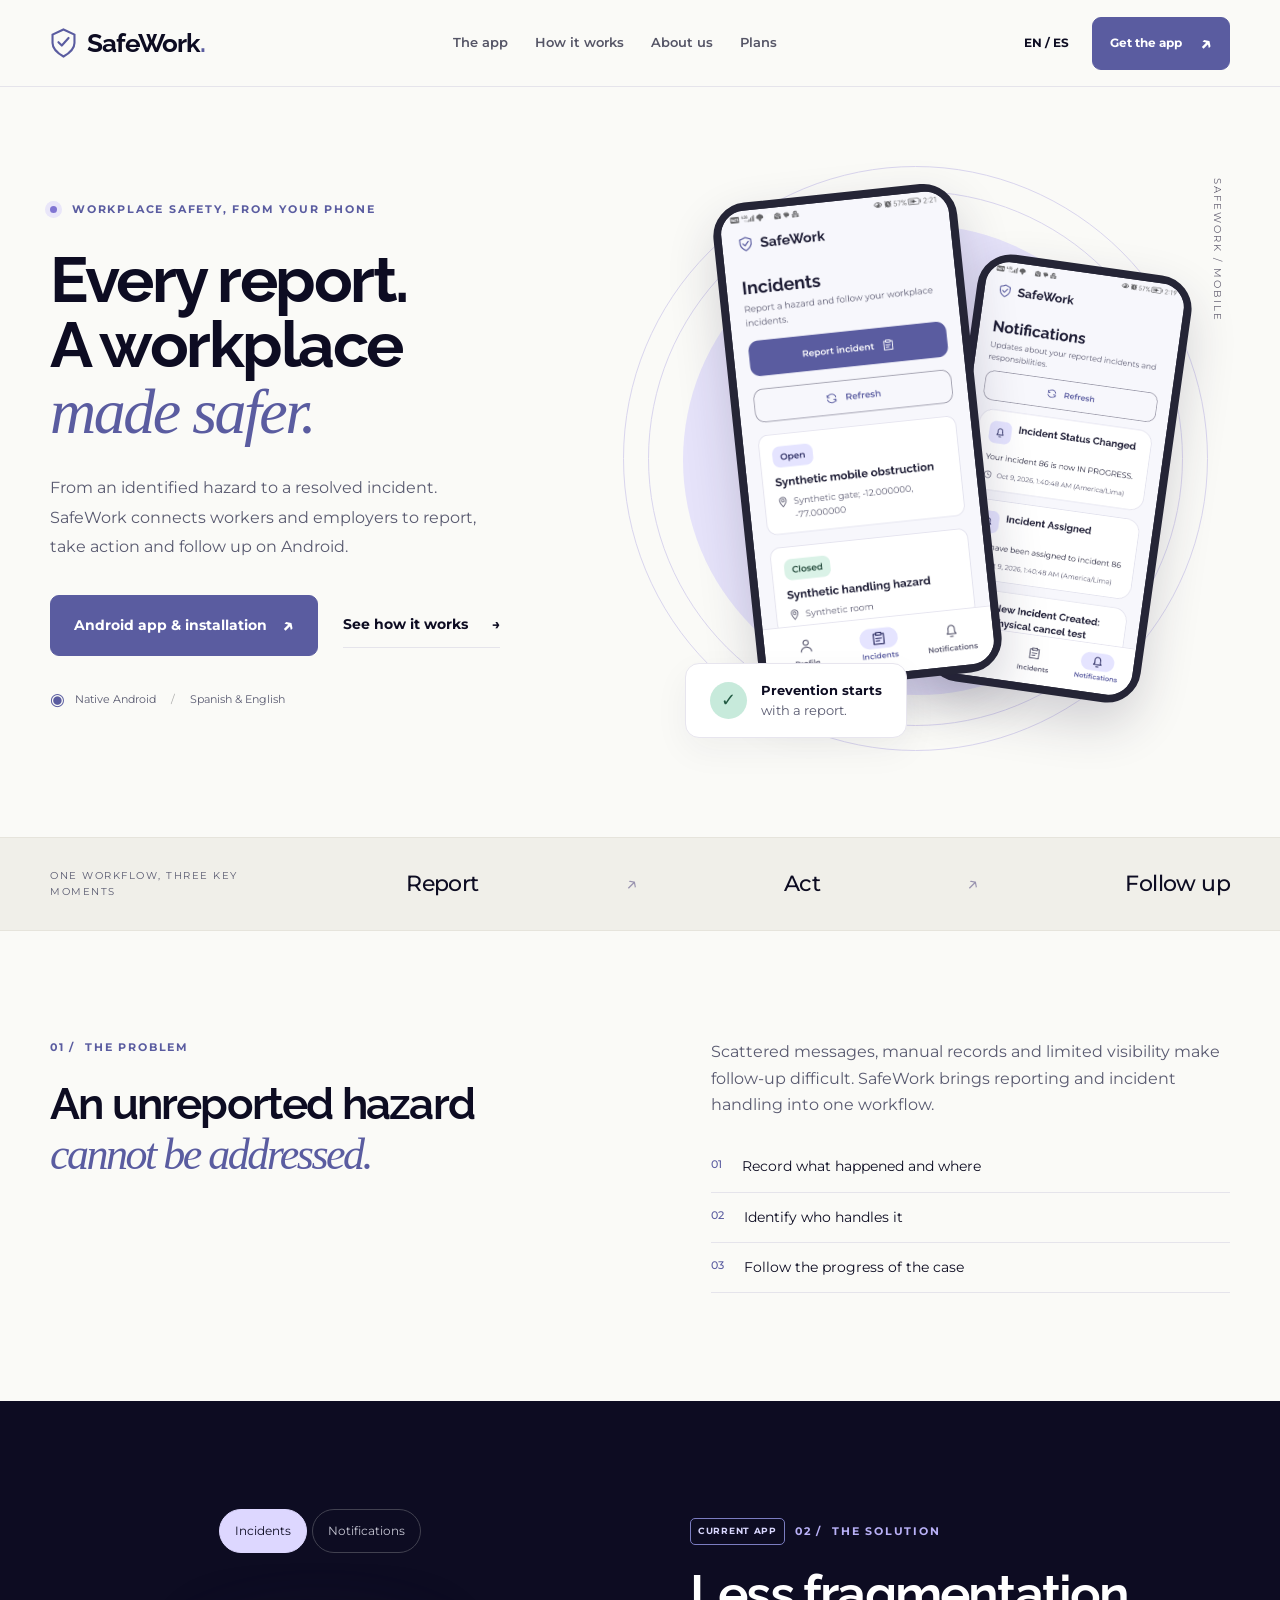
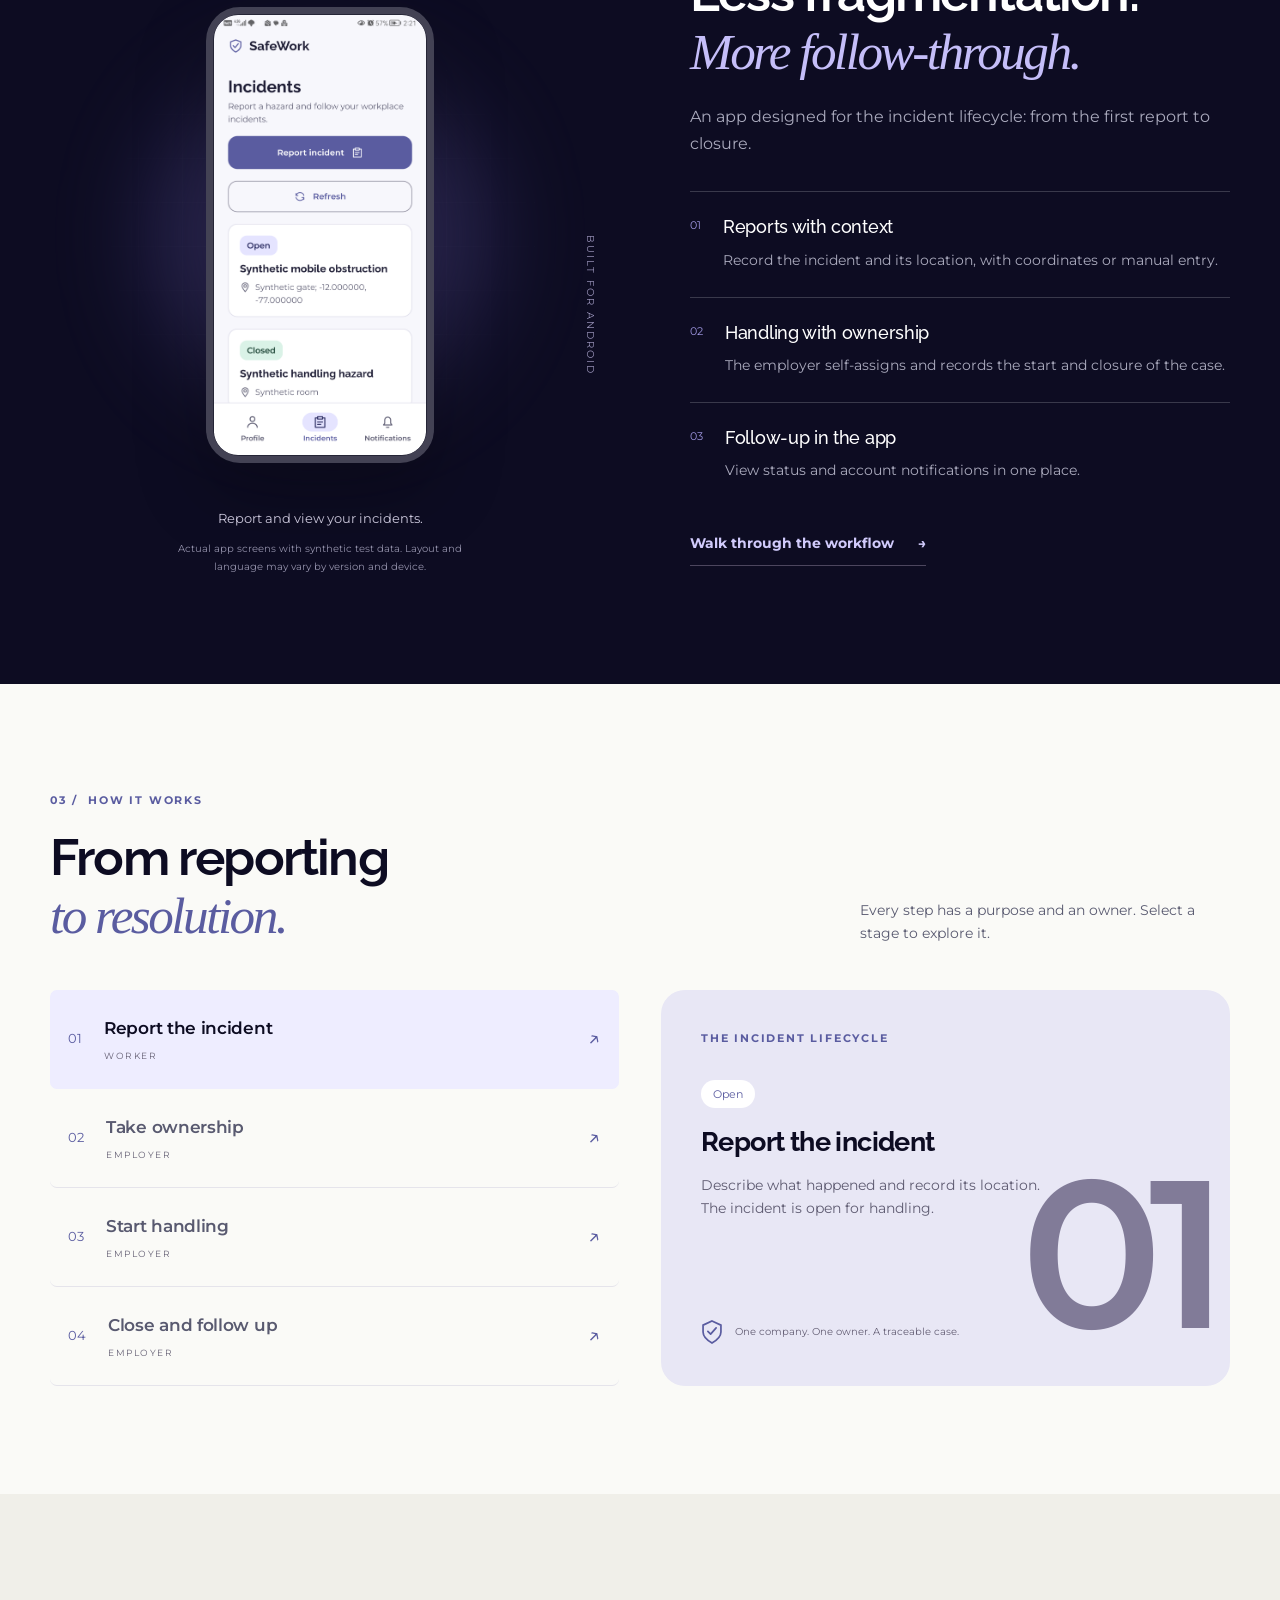
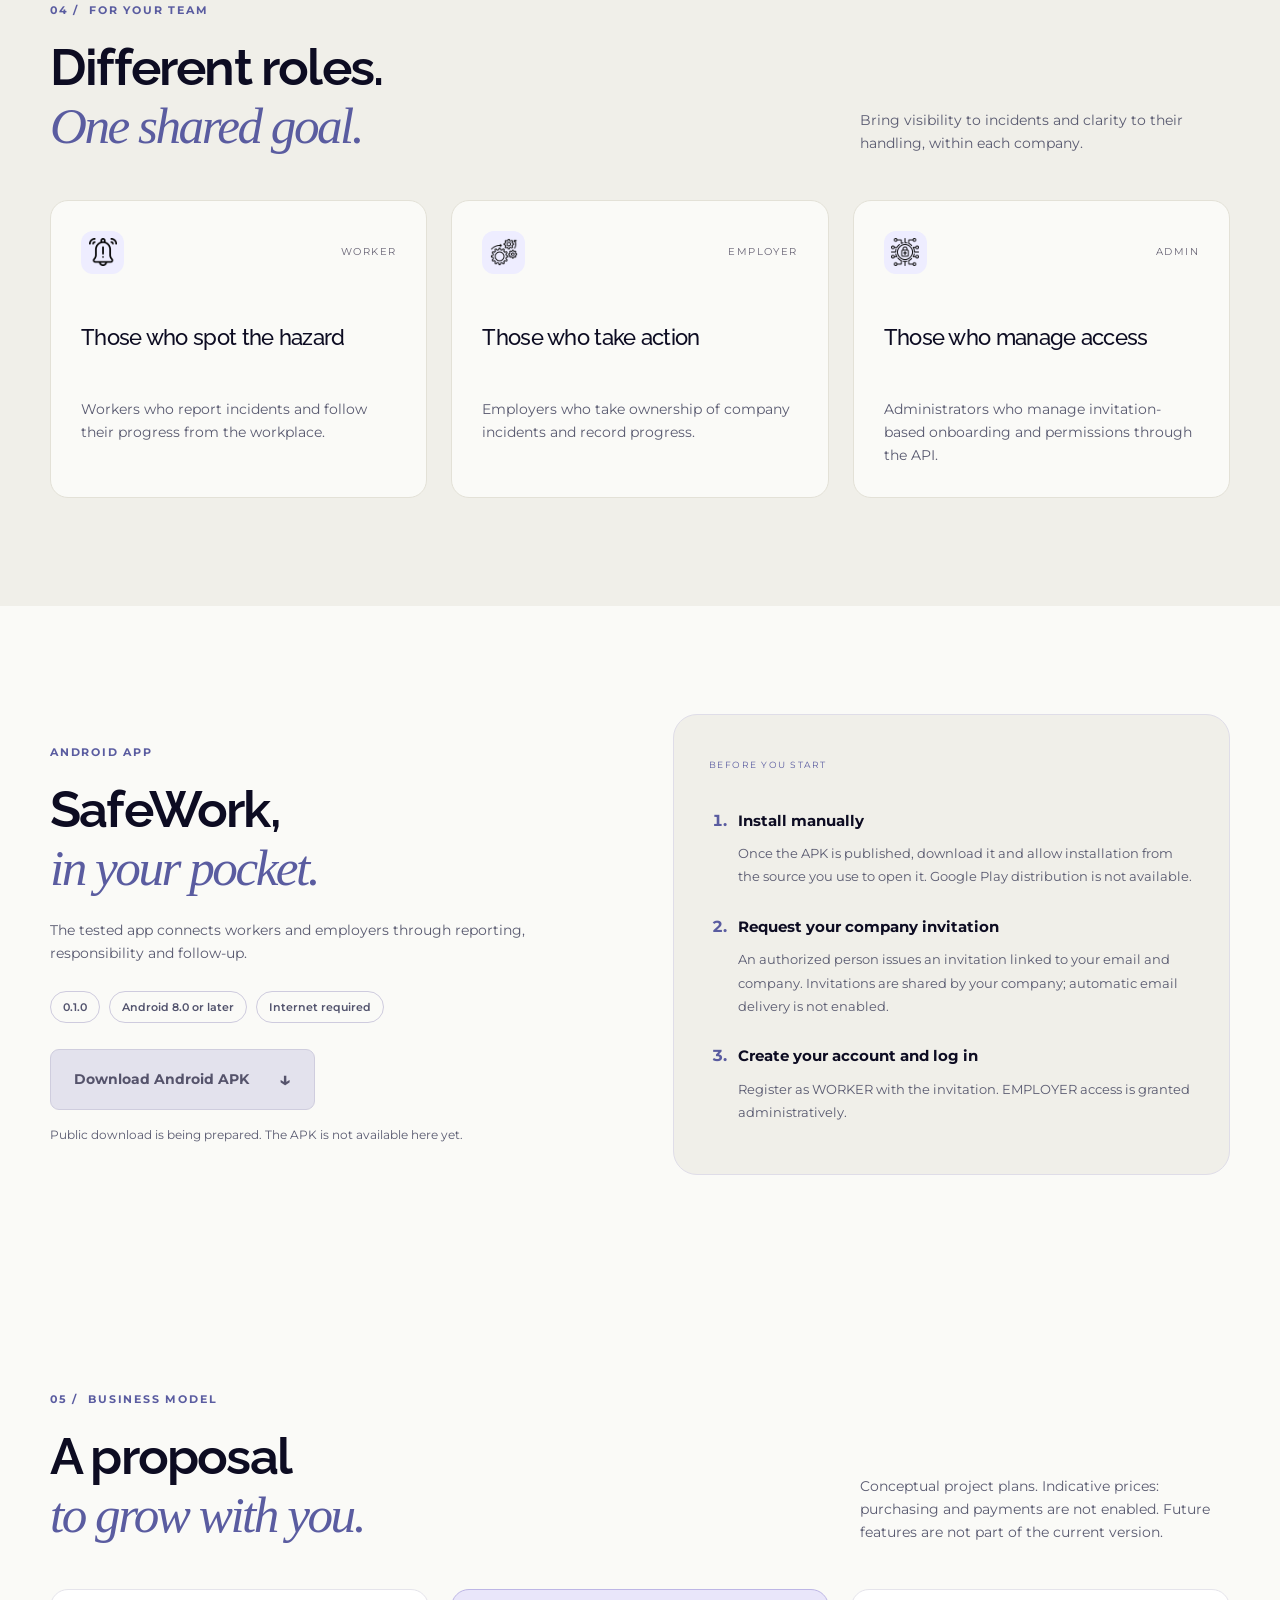
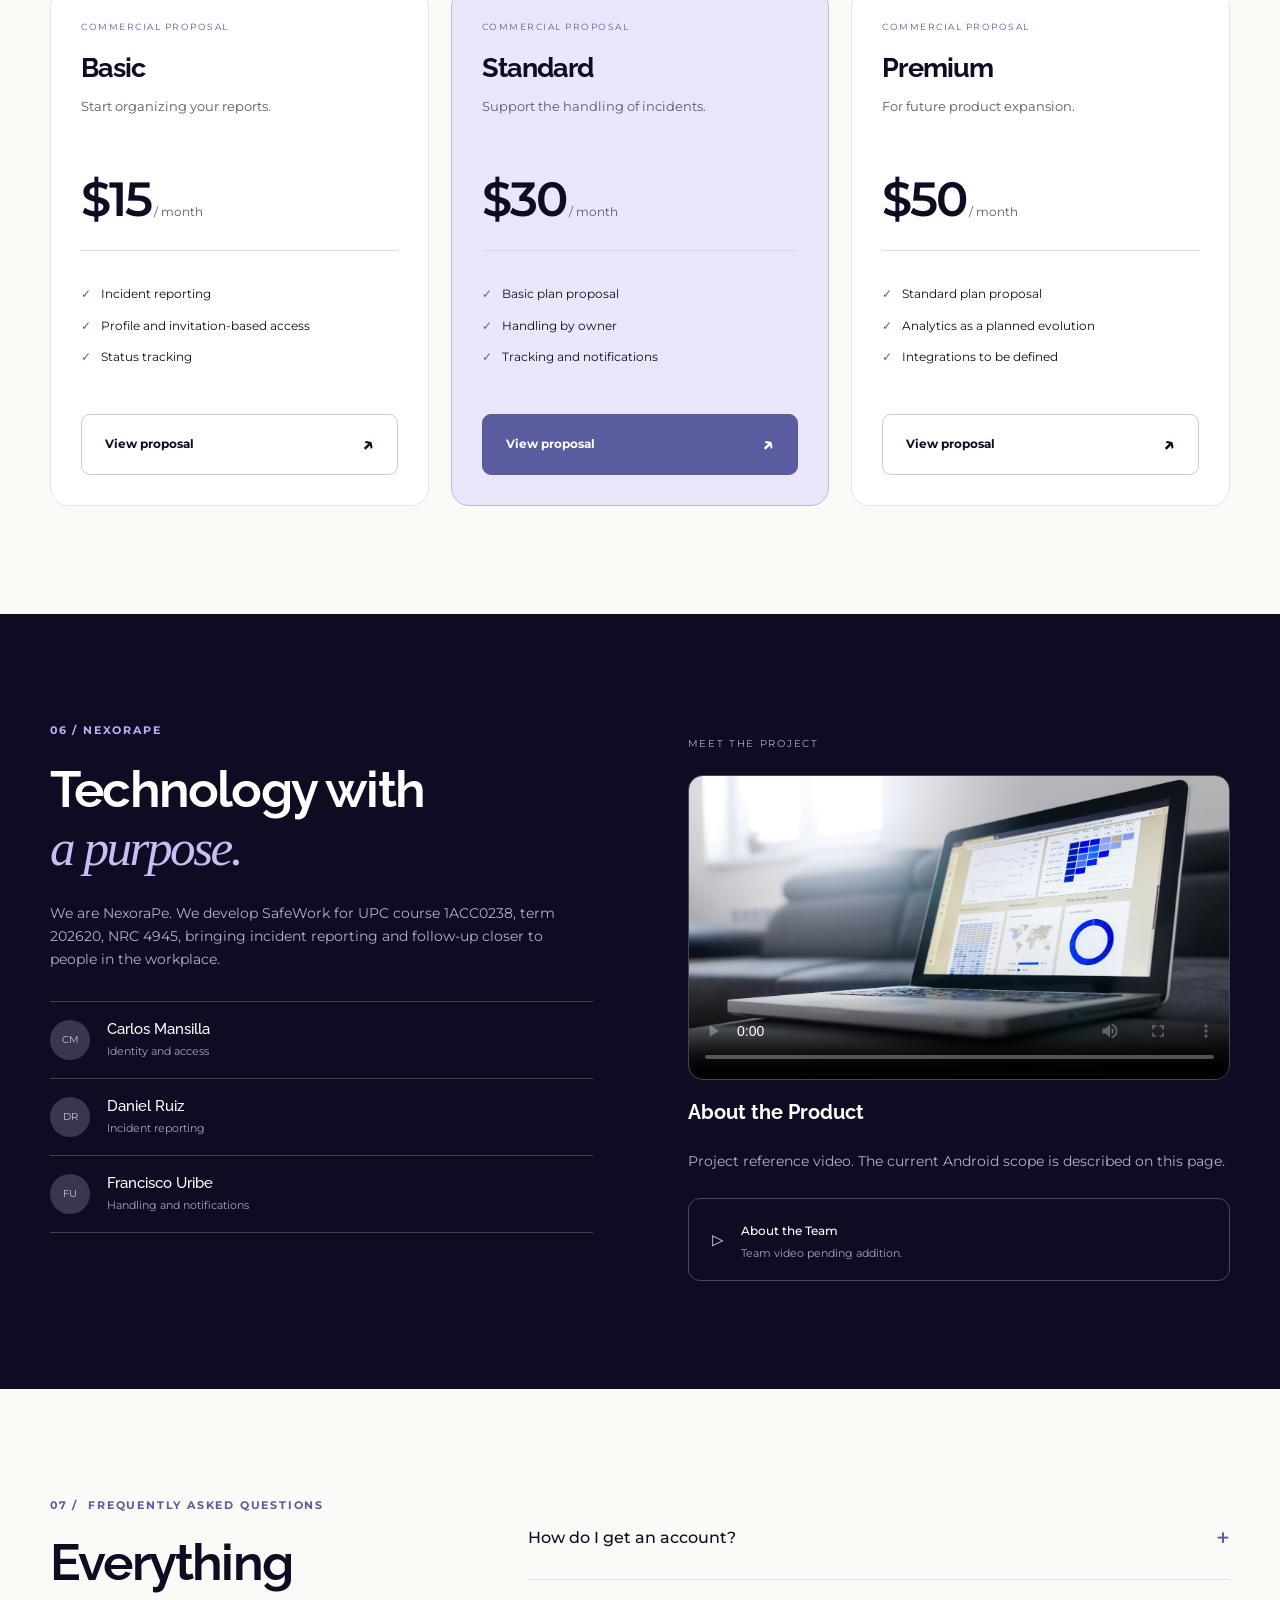
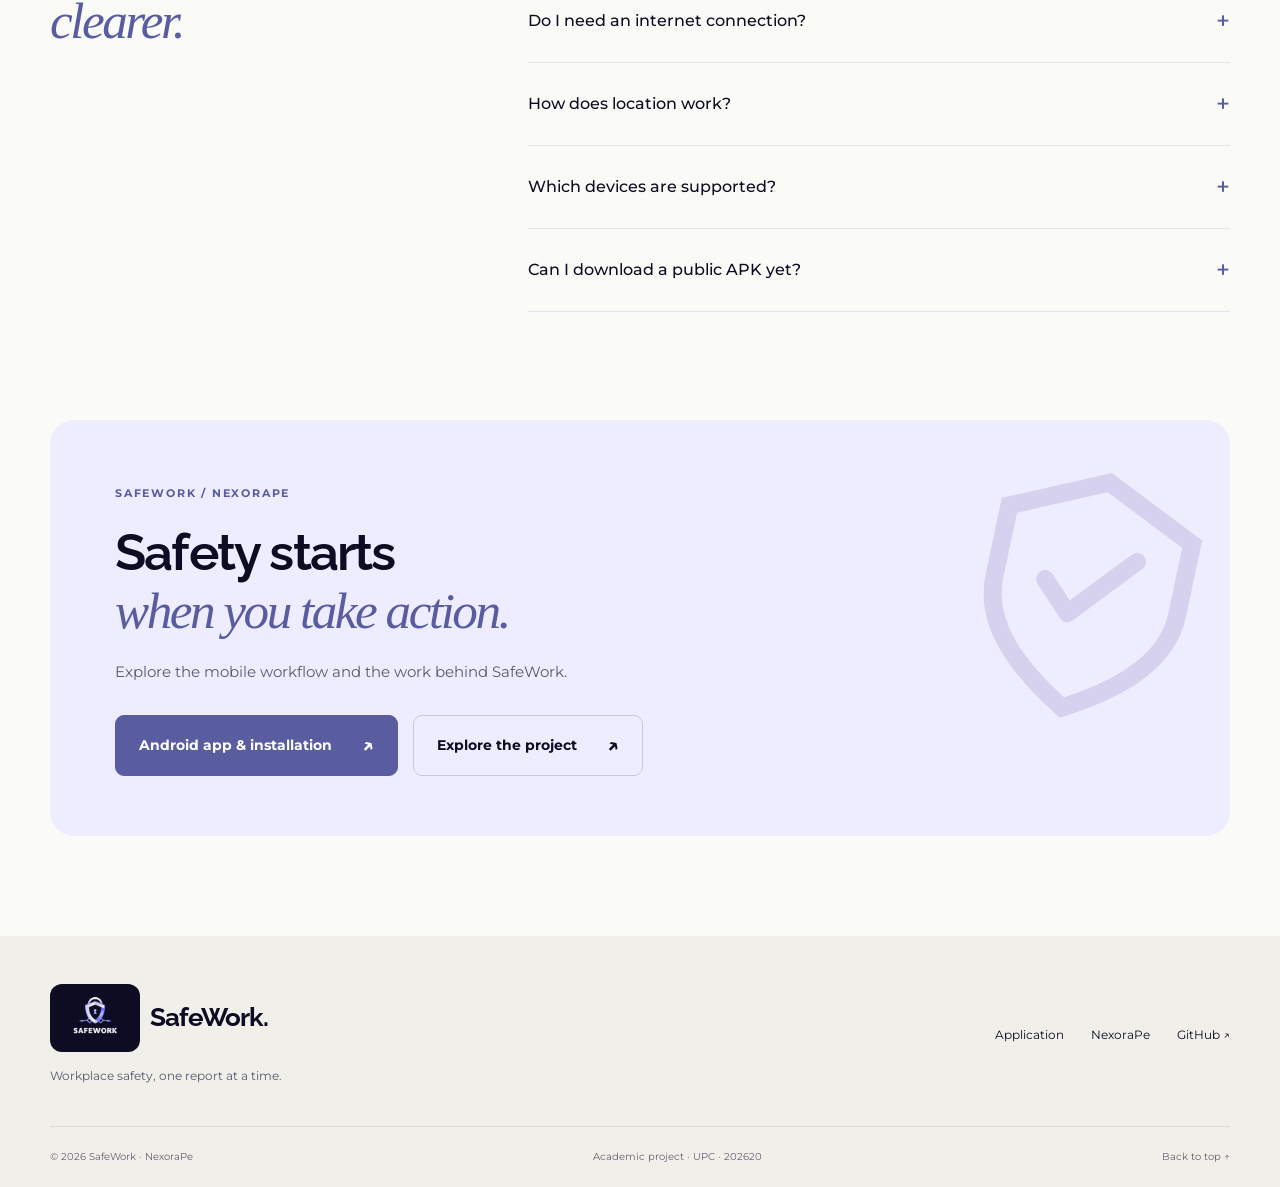
==== commit 9661457b: "feat(landing): redesign SafeWork product experience" ====
--- a/index.html
+++ b/index.html
@@ -1,436 +1,926 @@
-<!DOCTYPE html>
+<!doctype html>
 <html lang="en">
-<head>
-  <meta charset="UTF-8" />
-  <meta name="viewport" content="width=device-width, initial-scale=1.0"/>
-  <title data-i18n="pageTitle">SafeWork - Workplace Safety Platform</title>
-  <meta name="keywords" content="seguridad laboral, incidentes en el trabajo, prevención de accidentes, reportes de seguridad, SafeWork, seguridad en empresas, gestión de incidentes, seguridad ocupacional" />
-  <link rel="stylesheet" href="styles.css" />
-</head>
-<body>
-
-  <!-- Header -->
-  <header>
-    <div class="logo">
-      <img src="assets/logo.png" alt="SafeWork Logo" data-i18n="logoAlt"/>
-    </div>
-    <nav>
-      <ul>
-        <li><a href="#about" data-i18n="about">About us</a></li>
-        <li><a href="#services" data-i18n="services">Services</a></li>
-        <li><a href="#plans" data-i18n="plans">Plans</a></li>
-        <li><a href="#testimonials" data-i18n="testimonials">Testimonials</a></li>
-        <li><a href="#faq" data-i18n="faq">FAQ</a></li>
-        <li><a href="#benefits" data-i18n="benefits">Benefits</a></li>
-      </ul>
-    </nav>
-    <div class="lang-switcher">
-      <label class="switch">
-        <input type="checkbox" id="langToggle">
-        <span class="slider"></span>
-      </label>
-      <span class="lang-label" id="langLabel">EN</span>
-    </div>
-  </header>
-
-  <!-- Hero Section -->
-  <section class="hero">
-    <div class="hero-overlay"></div>
-    <div class="hero-text">
-      <h1 data-i18n="heroTitle">Report and resolve workplace incidents in real time</h1>
-      <p data-i18n="heroDesc">
-        SafeWork empowers your team to report accidents, risks, and safety issues instantly.<br />
-        No paperwork, no delays.
-      </p>
-      <a href="https://delightful-glacier-03ccd4010.1.azurestaticapps.net/" class="cta-btn" data-i18n="startNow">Start Now</a>
-
-    </div>
-  </section>
-
-  <!-- Videos Section -->
-<section class="videos-section">
-  <h2 class="section-title">Our Story</h2>
-
-  <div class="videos-container">
-    <div class="video-box">
-      <h3>About the Team</h3>
-      <video controls>
-        <source src="assets/video1.mp4" type="video/mp4">
-      </video>
-    </div>
-
-    <div class="video-box">
-      <h3>About the Product</h3>
-      <video controls>
-        <source src="assets/video2.mp4" type="video/mp4">
-      </video>
-    </div>
-  </div>
-</section>
-
-
-<!-- About Us Section -->
-<section class="about" id="about">
-  <div class="about-container">
-    <h2 class="section-title" data-i18n="aboutTitle">About Us</h2>
-    <p data-i18n="aboutParagraph1">
-      At SafeWork, we believe workplace safety should be a priority, not an afterthought. Our platform is designed to revolutionize how workplace incidents are reported, tracked, and resolved, making environments safer for everyone.
-    </p>
-    <p data-i18n="aboutParagraph2">
-      With a mix of industrial expertise and cutting-edge technology, our goal is to empower companies to act swiftly, reducing response times and preventing further incidents.
-    </p>
-    <div class="mission-vision">
-      <div class="card">
-        <div class="card-icon"><i class="fas fa-bullseye"></i></div>
-        <h3 data-i18n="missionTitle">Mission</h3>
-        <hr>
-        <p data-i18n="missionText">To equip every company with the tools they need to act immediately, ensuring safety is never compromised.</p>
+  <head>
+    <meta charset="UTF-8" />
+    <meta name="viewport" content="width=device-width, initial-scale=1" />
+    <title>SafeWork — Workplace safety from your phone</title>
+    <meta
+      name="description"
+      content="SafeWork: an Android app to report, handle and follow up on workplace incidents. A NexoraPe project."
+    />
+    <meta name="theme-color" content="#0D0C22" />
+    <link rel="icon" href="assets/brand-mark.svg" type="image/svg+xml" />
+    <link rel="stylesheet" href="styles.css" />
+    <script src="translate.js" defer></script>
+    <script src="site.js" defer></script>
+  </head>
+  <body>
+    <a class="skip" href="#main"><span data-i18n="t4">Skip to content</span></a>
+    <header class="header">
+      <div class="wrap nav-wrap">
+        <a class="brand" href="index.html" aria-label="SafeWork"
+          ><svg viewBox="0 0 32 36" fill="none" aria-hidden="true">
+            <path
+              d="M16 2 29 8v10c0 7-6 12-13 16C9 30 3 25 3 18V8L16 2Z"
+              stroke="currentColor"
+              stroke-width="2.5"
+            />
+            <path
+              d="m10 17 4 4 8-9"
+              stroke="currentColor"
+              stroke-width="2.5"
+              stroke-linecap="round"
+              stroke-linejoin="round"
+            /></svg
+          ><span>SafeWork<span class="brand-dot">.</span></span></a
+        >
+        <nav id="nav" aria-label="Main navigation" data-i18n-aria-label="t5">
+          <a href="#producto"><span data-i18n="t0">The app</span></a
+          ><a href="#flujo"><span data-i18n="t1">How it works</span></a
+          ><a href="#equipo"><span data-i18n="t2">About us</span></a
+          ><a href="#planes"><span data-i18n="t3">Plans</span></a>
+        </nav>
+        <div class="nav-actions">
+          <button
+            class="language"
+            id="language"
+            type="button"
+            aria-label="Switch to Spanish"
+            data-i18n-aria-label="t6"
+          >
+            EN <span aria-hidden="true">/ ES</span></button
+          ><a class="button small nav-cta" href="#download"
+            ><span data-i18n="download.nav">Get the app</span
+            ><span aria-hidden="true">↗</span></a
+          ><button
+            class="menu"
+            id="menu"
+            type="button"
+            aria-controls="nav"
+            aria-expanded="false"
+            data-i18n-aria-label="t8"
+            aria-label="Open menu"
+          >
+            <span></span><span></span>
+          </button>
+        </div>
       </div>
-      <div class="card">
-        <div class="card-icon"><i class="fas fa-lightbulb"></i></div>
-        <h3 data-i18n="visionTitle">Vision</h3>
-        <hr>
-        <p data-i18n="visionText">A world where every workplace is proactively safe, and each incident is a lesson for improvement.</p>
+    </header>
+    <main id="main">
+      <section class="hero wrap" aria-labelledby="hero-title">
+        <div class="hero-copy">
+          <div class="eyebrow">
+            <span class="status-dot"></span
+            ><span data-i18n="t13">WORKPLACE SAFETY, FROM YOUR PHONE</span>
+          </div>
+          <h1 id="hero-title">
+            <span data-i18n="t14">Every report.</span><br /><span
+              data-i18n="t15"
+              >A workplace</span
+            ><br /><em><span data-i18n="t16">made safer.</span></em>
+          </h1>
+          <p class="hero-description">
+            <span data-i18n="t17"
+              >From an identified hazard to a resolved incident. SafeWork
+              connects workers and employers to report, take action and follow
+              up on Android.</span
+            >
+          </p>
+          <div class="hero-buttons">
+            <a class="button" href="#download"
+              ><span data-i18n="download.info">Android app & installation</span
+              ><span aria-hidden="true">↗</span></a
+            ><a class="text-link" href="#flujo"
+              ><span data-i18n="t19">See how it works</span
+              ><span aria-hidden="true">→</span></a
+            >
+          </div>
+          <div class="hero-footnote">
+            <span class="android-mark" aria-hidden="true">◉</span
+            ><span data-i18n="t20">Native Android</span
+            ><span class="separator">/</span
+            ><span data-i18n="t21">Spanish & English</span>
+          </div>
+        </div>
+        <div class="hero-art">
+          <div class="orb"></div>
+          <div class="orbit orbit-one"></div>
+          <div class="orbit orbit-two"></div>
+          <div class="art-label">SAFEWORK / MOBILE</div>
+          <div class="phone phone-back">
+            <img
+              src="assets/screens/notifications.png"
+              alt="Actual SafeWork notifications screen"
+              data-i18n-alt="t22"
+              width="987"
+              height="2048"
+            />
+          </div>
+          <div class="phone phone-front">
+            <img
+              src="assets/screens/incidents.png"
+              alt="Actual SafeWork incidents screen"
+              data-i18n-alt="t23"
+              width="987"
+              height="2048"
+              fetchpriority="high"
+            />
+          </div>
+          <div class="floating-note">
+            <span class="note-check" aria-hidden="true">✓</span>
+            <div>
+              <strong data-i18n="t24">Prevention starts</strong
+              ><span data-i18n="t25">with a report.</span>
+            </div>
+          </div>
+        </div>
+      </section>
+      <div class="proof-strip">
+        <div class="wrap proof-inner">
+          <span
+            ><span data-i18n="t26">ONE WORKFLOW, THREE KEY MOMENTS</span></span
+          ><strong><span data-i18n="t27">Report</span></strong
+          ><span aria-hidden="true">↗</span
+          ><strong><span data-i18n="t28">Act</span></strong
+          ><span aria-hidden="true">↗</span
+          ><strong><span data-i18n="t29">Follow up</span></strong>
+        </div>
       </div>
-    </div>
-    <div class="cta">
-      <p data-i18n="ctaAbout">Ready to transform your safety culture? <a href="#contact" data-i18n="contactLink">Contact us</a> to learn more!</p>
-    </div>
-  </div>
-</section>
-
-  <!-- Services Section -->
-<section class="services" id="services">
-  <h2 class="section-title" data-i18n="servicesTitle">Our Services</h2>
-  <p class="subtitle" data-i18n="servicesSubtitle">
-    The all-in-one solution to elevate workplace safety and operational efficiency.
-  </p>
-  <div class="services-grid">
-    <div class="service-box">
-      <img src="assets/alarm.png" alt="Service 1" class="service-image" data-i18n="srv1alt">
-      <h3 data-i18n="srv1">Real-Time Incident Reporting</h3>
-      <p data-i18n="srv1desc">
-        Capture and report incidents on the spot—no paperwork, no delays.
-      </p>
-    </div>
-    <div class="service-box purple">
-      <img src="assets/engineering.png" alt="Service 2" class="service-image" data-i18n="srv2alt">
-      <h3 data-i18n="srv2">Smart Task Automation</h3>
-      <p data-i18n="srv2desc">
-        Automatically assign corrective actions to the right person at the right time.
-      </p>
-    </div>
-    <div class="service-box dark">
-      <img src="assets/graphic.png" alt="Service 3" class="service-image" data-i18n="srv3alt">
-      <h3 data-i18n="srv3">Incident Lifecycle Tracking</h3>
-      <p data-i18n="srv3desc">
-        Monitor every incident from initial report to final resolution seamlessly.
-      </p>
-    </div>
-    <div class="service-box light">
-      <img src="assets/cyber-security.png" alt="Service 4" class="service-image" data-i18n="srv4alt">
-      <h3 data-i18n="srv4">Instant Safety Alerts</h3>
-      <p data-i18n="srv4desc">
-        Instantly alert key personnel via push notifications and email.
-      </p>
-    </div>
-    <div class="service-box dark">
-      <img src="assets/information.png" alt="Service 5" class="service-image" data-i18n="srv5alt">
-      <h3 data-i18n="srv5">Analytics & Compliance Reports</h3>
-      <p data-i18n="srv5desc">
-        Gain insights with visual dashboards and generate audit-ready reports.
-      </p>
-    </div>
-  </div>
-</section>
-
-<!-- Plans Section -->
-<div class="pricing-container" id="plans">
-  <h2 class="pricing-title" data-i18n="plansTitle">Our Plans</h2>
-  <p class="pricing-subtitle" data-i18n="plansSubtitle">Choose the plan that best suits your needs...</p>
-  
-  <table class="pricing-table">
-    <thead>
-      <tr>
-        <th class="feature" data-i18n="feature">Features</th>
-        <th class="plan-title" data-i18n="basicPlan">Basic Plan</th>
-        <th class="plan-title" data-i18n="standardPlan">Standard Plan</th>
-        <th class="plan-title" data-i18n="premiumPlan">Premium Plan</th>
-      </tr>
-    </thead>
-    <tbody>
-      <tr>
-        <td data-i18n="featIncidentReporting">Accident and Incident Reporting</td>
-        <td data-i18n="check">✔</td>
-        <td data-i18n="check">✔</td>
-        <td data-i18n="check">✔</td>
-      </tr>
-      <tr>
-        <td data-i18n="featReportManagement">Report Management</td>
-        <td data-i18n="check">✔</td>
-        <td data-i18n="check">✔</td>
-        <td data-i18n="check">✔</td>
-      </tr>
-      <tr>
-        <td data-i18n="featCaseTracking">Case Tracking and Status</td>
-        <td data-i18n="cross">✘</td>
-        <td data-i18n="check">✔</td>
-        <td data-i18n="check">✔</td>
-      </tr>
-      <tr>
-        <td data-i18n="featSupport">24/7 Support</td>
-        <td data-i18n="cross">✘</td>
-        <td data-i18n="check">✔</td>
-        <td data-i18n="check">✔</td>
-      </tr>
-      <tr>
-        <td data-i18n="featProfile">Customized Profile</td>
-        <td data-i18n="check">✔</td>
-        <td data-i18n="check">✔</td>
-        <td data-i18n="check">✔</td>
-      </tr>
-      <tr>
-        <td data-i18n="featNotification">Notification System</td>
-        <td data-i18n="check">✔</td>
-        <td data-i18n="check">✔</td>
-        <td data-i18n="check">✔</td>
-      </tr>
-      <tr>
-        <td data-i18n="featDocs">Document Management</td>
-        <td data-i18n="cross">✘</td>
-        <td data-i18n="check">✔</td>
-        <td data-i18n="check">✔</td>
-      </tr>
-      <tr>
-        <td data-i18n="featCommunication">Internal Communication</td>
-        <td data-i18n="cross">✘</td>
-        <td data-i18n="check">✔</td>
-        <td data-i18n="check">✔</td>
-      </tr>
-      <tr>
-        <td data-i18n="featStats">Advanced Stats & Reports</td>
-        <td data-i18n="cross">✘</td>
-        <td data-i18n="cross">✘</td>
-        <td data-i18n="check">✔</td>
-      </tr>
-      <tr>
-        <td data-i18n="featWorkflow">Workflow Automation</td>
-        <td data-i18n="cross">✘</td>
-        <td data-i18n="cross">✘</td>
-        <td data-i18n="check">✔</td>
-      </tr>
-      <tr>
-        <td data-i18n="featIntegration">Integration with Other Tools</td>
-        <td data-i18n="cross">✘</td>
-        <td data-i18n="check">✔</td>
-        <td data-i18n="check">✔</td>
-      </tr>
-      <tr>
-        <td data-i18n="price">Price</td>
-        <td data-i18n="basicPrice">$15/month</td>
-        <td data-i18n="standardPrice">$30/month</td>
-        <td data-i18n="premiumPrice">$50/month</td>
-      </tr>
-    </tbody>
-  </table>
-
-  <!-- Plan selection buttons -->
-  <div class="cta-buttons">
-    <a href="plan-basic.html" class="cta-button" target="_blank" rel="noopener noreferrer" data-i18n="learnMore">Learn More</a>
-    <a href="plan-enterprise.html" class="cta-button" target="_blank" rel="noopener noreferrer" data-i18n="learnMore">Learn More</a>
-    <a href="plan-pro.html" class="cta-button" target="_blank" rel="noopener noreferrer" data-i18n="learnMore">Learn More</a>
-  </div>
-
-  <!-- Plan Details -->
-  <div class="plan-detail" id="plan-basico">
-    <h3 data-i18n="basicPlan">Basic Plan</h3>
-    <p data-i18n="basicPlanDesc">The ideal plan for small businesses needing a simple and effective system to report workplace incidents.</p>
-    <ul>
-      <li data-i18n="basic1">✔ Real-time accident reporting</li>
-      <li data-i18n="basic2">✔ Limited support (business hours)</li>
-      <li data-i18n="basic3">✔ Basic report management</li>
-    </ul>
-  </div>
-  <div class="plan-detail" id="plan-estandar">
-    <h3 data-i18n="standardPlan">Standard Plan</h3>
-    <p data-i18n="standardPlanDesc">Perfect for businesses needing an intermediate solution with advanced features and extended support.</p>
-    <ul>
-      <li data-i18n="standard1">✔ Incident reporting and management with real-time notifications</li>
-      <li data-i18n="standard2">✔ 24/7 support</li>
-      <li data-i18n="standard3">✔ Integration with external tools</li>
-    </ul>
-  </div>
-  <div class="plan-detail" id="plan-premium">
-    <h3 data-i18n="premiumPlan">Premium Plan</h3>
-    <p data-i18n="premiumPlanDesc">The most complete solution for large enterprises looking to maximize workplace safety with all advanced features.</p>
-    <ul>
-      <li data-i18n="premium1">✔ Everything in previous plans</li>
-      <li data-i18n="premium2">✔ Advanced stats and reports</li>
-      <li data-i18n="premium3">✔ Workflow automation</li>
-      <li data-i18n="premium4">✔ API integration for full customization</li>
-    </ul>
-  </div>
-</div>
-
-  <!-- Testimonials Section -->
-  <section class="testimonials" id="testimonials">
-    <h2 class="section-title" data-i18n="testimonialsTitle">What Our Users Say</h2>
-    <div class="testimonial-grid">
-      <div class="testimonial-card">
-        <img src="assets/user1.jpg" alt="Carlos" class="testimonial-photo" data-i18n="testimonial1alt"/>
-        <p data-i18n="testimonial1">
-          “Before using SafeWork, our incident response process was slow, manual, and full of gaps. With SafeWork, everything changed. 
-          We now receive instant notifications, assign follow-ups within minutes, and can track resolution progress in real time. 
-          This platform has truly streamlined our safety management. I can’t imagine going back to paper logs or spreadsheets.”
-        </p>
-        <span data-i18n="testimonial1Name">— Carlos M., Safety Manager</span>
+      <section class="section wrap problem">
+        <div>
+          <div class="eyebrow">
+            01 / <span data-i18n="t30">THE PROBLEM</span>
+          </div>
+          <h2>
+            <span data-i18n="t31">An unreported hazard</span><br /><em
+              ><span data-i18n="t32">cannot be addressed.</span></em
+            >
+          </h2>
+        </div>
+        <div class="problem-copy">
+          <p>
+            <span data-i18n="t33"
+              >Scattered messages, manual records and limited visibility make
+              follow-up difficult. SafeWork brings reporting and incident
+              handling into one workflow.</span
+            >
+          </p>
+          <div class="problem-list">
+            <span
+              ><b>01</b
+              ><span data-i18n="t34">Record what happened and where</span></span
+            ><span
+              ><b>02</b
+              ><span data-i18n="t35">Identify who handles it</span></span
+            ><span
+              ><b>03</b
+              ><span data-i18n="t36"
+                >Follow the progress of the case</span
+              ></span
+            >
+          </div>
+        </div>
+      </section>
+      <section class="product section" id="producto">
+        <div class="wrap product-grid">
+          <div class="product-visual">
+            <div
+              class="screen-tabs"
+              role="group"
+              aria-label="Application screens"
+              data-i18n-aria-label="t46"
+            >
+              <button
+                type="button"
+                class="screen-tab selected"
+                data-screen="incidents"
+                aria-pressed="true"
+                aria-controls="product-screen"
+              >
+                <span data-i18n="t37">Incidents</span></button
+              ><button
+                type="button"
+                class="screen-tab"
+                data-screen="notifications"
+                aria-pressed="false"
+                aria-controls="product-screen"
+              >
+                <span data-i18n="t38">Notifications</span>
+              </button>
+            </div>
+            <div class="product-stage">
+              <span class="stage-grid"></span>
+              <div class="phone product-phone">
+                <img
+                  id="product-screen"
+                  src="assets/screens/incidents.png"
+                  width="987"
+                  height="2048"
+                  loading="lazy"
+                  alt="Incidents screen"
+                />
+              </div>
+              <span class="stage-caption"
+                ><span data-i18n="t48">BUILT FOR ANDROID</span></span
+              >
+            </div>
+            <p id="screen-caption" class="screen-caption">
+              <span data-i18n="t49">Report and view your incidents.</span>
+            </p>
+            <p class="screen-disclaimer">
+              <span data-i18n="t50"
+                >Actual app screens with synthetic test data. Layout and
+                language may vary by version and device.</span
+              >
+            </p>
+          </div>
+          <div class="product-copy">
+            <div class="eyebrow">
+              <span class="current-badge" data-i18n="available"
+                >CURRENT APP</span
+              >
+              02 / <span data-i18n="t51">THE SOLUTION</span>
+            </div>
+            <h2>
+              <span data-i18n="t52">Less fragmentation.</span><br /><em
+                ><span data-i18n="t53">More follow-through.</span></em
+              >
+            </h2>
+            <p>
+              <span data-i18n="t54"
+                >An app designed for the incident lifecycle: from the first
+                report to closure.</span
+              >
+            </p>
+            <div class="features">
+              <div class="feature-row">
+                <span>01</span>
+                <div>
+                  <h3><span data-i18n="t40">Reports with context</span></h3>
+                  <p>
+                    <span data-i18n="t41"
+                      >Record the incident and its location, with coordinates or
+                      manual entry.</span
+                    >
+                  </p>
+                </div>
+              </div>
+              <div class="feature-row">
+                <span>02</span>
+                <div>
+                  <h3><span data-i18n="t42">Handling with ownership</span></h3>
+                  <p>
+                    <span data-i18n="t43"
+                      >The employer self-assigns and records the start and
+                      closure of the case.</span
+                    >
+                  </p>
+                </div>
+              </div>
+              <div class="feature-row">
+                <span>03</span>
+                <div>
+                  <h3><span data-i18n="t44">Follow-up in the app</span></h3>
+                  <p>
+                    <span data-i18n="t45"
+                      >View status and account notifications in one place.</span
+                    >
+                  </p>
+                </div>
+              </div>
+            </div>
+            <a class="text-link light" href="#flujo"
+              ><span data-i18n="t55">Walk through the workflow</span
+              ><span aria-hidden="true">→</span></a
+            >
+          </div>
+        </div>
+      </section>
+      <section class="section wrap" id="flujo">
+        <div class="section-heading">
+          <div>
+            <div class="eyebrow">
+              03 / <span data-i18n="t60">HOW IT WORKS</span>
+            </div>
+            <h2>
+              <span data-i18n="t61">From reporting</span><br /><em
+                ><span data-i18n="t62">to resolution.</span></em
+              >
+            </h2>
+          </div>
+          <p>
+            <span data-i18n="t63"
+              >Every step has a purpose and an owner. Select a stage to explore
+              it.</span
+            >
+          </p>
+        </div>
+        <div class="flow-layout">
+          <div class="flow-steps">
+            <button
+              class="flow-step active"
+              type="button"
+              data-step="0"
+              aria-pressed="true"
+              aria-controls="flow-detail"
+            >
+              <span class="step-number">01</span
+              ><span
+                ><strong data-i18n="t56">Report the incident</strong
+                ><small>WORKER</small></span
+              ><span class="step-arrow" aria-hidden="true">↗</span></button
+            ><button
+              class="flow-step"
+              type="button"
+              data-step="1"
+              aria-pressed="false"
+              aria-controls="flow-detail"
+            >
+              <span class="step-number">02</span
+              ><span
+                ><strong data-i18n="t57">Take ownership</strong
+                ><small>EMPLOYER</small></span
+              ><span class="step-arrow" aria-hidden="true">↗</span></button
+            ><button
+              class="flow-step"
+              type="button"
+              data-step="2"
+              aria-pressed="false"
+              aria-controls="flow-detail"
+            >
+              <span class="step-number">03</span
+              ><span
+                ><strong data-i18n="t58">Start handling</strong
+                ><small>EMPLOYER</small></span
+              ><span class="step-arrow" aria-hidden="true">↗</span></button
+            ><button
+              class="flow-step"
+              type="button"
+              data-step="3"
+              aria-pressed="false"
+              aria-controls="flow-detail"
+            >
+              <span class="step-number">04</span
+              ><span
+                ><strong data-i18n="t59">Close and follow up</strong
+                ><small>EMPLOYER</small></span
+              ><span class="step-arrow" aria-hidden="true">↗</span>
+            </button>
+          </div>
+          <div class="flow-detail" id="flow-detail" aria-live="polite">
+            <span class="flow-watermark" aria-hidden="true"
+              >01</span
+            >
+            <div class="eyebrow">
+              <span data-i18n="t64">THE INCIDENT LIFECYCLE</span>
+            </div>
+            <span class="state-pill" id="flow-state"
+              ><span data-i18n="t65">Open</span></span
+            >
+            <h3 id="flow-title">
+              <span data-i18n="t66">Report the incident</span>
+            </h3>
+            <p id="flow-description">
+              <span data-i18n="t67"
+                >Describe what happened and record its location. The incident is
+                open for handling.</span
+              >
+            </p>
+            <div class="flow-bottom">
+              <svg viewBox="0 0 32 36" fill="none" aria-hidden="true">
+                <path
+                  d="M16 2 29 8v10c0 7-6 12-13 16C9 30 3 25 3 18V8L16 2Z"
+                  stroke="currentColor"
+                  stroke-width="2.5"
+                />
+                <path
+                  d="m10 17 4 4 8-9"
+                  stroke="currentColor"
+                  stroke-width="2.5"
+                  stroke-linecap="round"
+                  stroke-linejoin="round"
+                /></svg
+              ><span
+                ><span data-i18n="t68"
+                  >One company. One owner. A traceable case.</span
+                ></span
+              >
+            </div>
+          </div>
+        </div>
+      </section>
+      <section class="audience section">
+        <div class="wrap">
+          <div class="section-heading">
+            <div>
+              <div class="eyebrow">
+                04 / <span data-i18n="t75">FOR YOUR TEAM</span>
+              </div>
+              <h2>
+                <span data-i18n="t76">Different roles.</span><br /><em
+                  ><span data-i18n="t77">One shared goal.</span></em
+                >
+              </h2>
+            </div>
+            <p>
+              <span data-i18n="t78"
+                >Bring visibility to incidents and clarity to their handling,
+                within each company.</span
+              >
+            </p>
+          </div>
+          <div class="role-grid">
+            <article class="role-card">
+              <div class="role-top">
+                <span class="role-icon"
+                  ><img
+                    src="assets/alarm.png"
+                    alt=""
+                    width="28"
+                    height="28"
+                    loading="lazy" /></span
+                ><span class="role-code">WORKER</span>
+              </div>
+              <h3><span data-i18n="t69">Those who spot the hazard</span></h3>
+              <p>
+                <span data-i18n="t70"
+                  >Workers who report incidents and follow their progress from
+                  the workplace.</span
+                >
+              </p>
+            </article>
+            <article class="role-card">
+              <div class="role-top">
+                <span class="role-icon"
+                  ><img
+                    src="assets/engineering.png"
+                    alt=""
+                    width="28"
+                    height="28"
+                    loading="lazy" /></span
+                ><span class="role-code">EMPLOYER</span>
+              </div>
+              <h3><span data-i18n="t71">Those who take action</span></h3>
+              <p>
+                <span data-i18n="t72"
+                  >Employers who take ownership of company incidents and record
+                  progress.</span
+                >
+              </p>
+            </article>
+            <article class="role-card">
+              <div class="role-top">
+                <span class="role-icon"
+                  ><img
+                    src="assets/cyber-security.png"
+                    alt=""
+                    width="28"
+                    height="28"
+                    loading="lazy" /></span
+                ><span class="role-code">ADMIN</span>
+              </div>
+              <h3><span data-i18n="t73">Those who manage access</span></h3>
+              <p>
+                <span data-i18n="t74"
+                  >Administrators who manage invitation-based onboarding and
+                  permissions through the API.</span
+                >
+              </p>
+            </article>
+          </div>
+        </div>
+      </section>
+      <section
+        class="section wrap download"
+        id="download"
+        aria-labelledby="download-title"
+      >
+        <div class="download-copy">
+          <div class="eyebrow" data-i18n="download.eyebrow">ANDROID APP</div>
+          <h2 id="download-title">
+            <span data-i18n="download.title">SafeWork,</span><br /><em
+              data-i18n="download.titleAccent"
+              >in your pocket.</em
+            >
+          </h2>
+          <p data-i18n="download.description">
+            The tested app connects workers and employers through reporting,
+            responsibility and follow-up.
+          </p>
+          <div class="download-badges">
+            <span>0.1.0</span
+            ><span data-i18n="download.minimum">Android 8.0 or later</span
+            ><span data-i18n="download.internet">Internet required</span>
+          </div>
+          <button
+            class="button download-button"
+            type="button"
+            disabled
+            aria-describedby="download-status"
+          >
+            <span data-i18n="download.cta">Download Android APK</span
+            ><span aria-hidden="true">↓</span>
+          </button>
+          <p
+            class="download-status"
+            id="download-status"
+            data-i18n="download.pending"
+          >
+            Public download is being prepared. The APK is not available here
+            yet.
+          </p>
+        </div>
+        <div class="install-card">
+          <span class="plan-label" data-i18n="download.installLabel"
+            >BEFORE YOU START</span
+          >
+          <ol>
+            <li>
+              <strong data-i18n="download.step1">Install manually</strong>
+              <p data-i18n="download.step1body">
+                Once the APK is published, download it and allow installation
+                from the source you use to open it. Google Play distribution is
+                not available.
+              </p>
+            </li>
+            <li>
+              <strong data-i18n="download.step2"
+                >Request your company invitation</strong
+              >
+              <p data-i18n="download.step2body">
+                An authorized person issues an invitation linked to your email
+                and company. Invitations are shared by your company; automatic
+                email delivery is not enabled.
+              </p>
+            </li>
+            <li>
+              <strong data-i18n="download.step3"
+                >Create your account and log in</strong
+              >
+              <p data-i18n="download.step3body">
+                Register as WORKER with the invitation. EMPLOYER access is
+                granted administratively.
+              </p>
+            </li>
+          </ol>
+        </div>
+      </section>
+      <section class="section wrap" id="planes">
+        <div class="section-heading">
+          <div>
+            <div class="eyebrow">
+              05 / <span data-i18n="t103">BUSINESS MODEL</span>
+            </div>
+            <h2>
+              <span data-i18n="t104">A proposal</span><br /><em
+                ><span data-i18n="t105">to grow with you.</span></em
+              >
+            </h2>
+          </div>
+          <p>
+            <span data-i18n="t106"
+              >Conceptual project plans. Indicative prices: purchasing and
+              payments are not enabled. Future features are not part of the
+              current version.</span
+            >
+          </p>
+        </div>
+        <div class="pricing-grid">
+          <article class="pricing-card">
+            <span class="plan-label"
+              ><span data-i18n="t82">COMMERCIAL PROPOSAL</span></span
+            >
+            <h3><span data-i18n="t83">Basic</span></h3>
+            <p><span data-i18n="t84">Start organizing your reports.</span></p>
+            <div class="price">
+              $15<span> / <span data-i18n="t85">month</span></span>
+            </div>
+            <ul>
+              <li>
+                <span aria-hidden="true">✓</span
+                ><span data-i18n="t79">Incident reporting</span>
+              </li>
+              <li>
+                <span aria-hidden="true">✓</span
+                ><span data-i18n="t80"
+                  >Profile and invitation-based access</span
+                >
+              </li>
+              <li>
+                <span aria-hidden="true">✓</span
+                ><span data-i18n="t81">Status tracking</span>
+              </li>
+            </ul>
+            <a class="button outline" href="plan-basic.html"
+              ><span data-i18n="t86">View proposal</span
+              ><span aria-hidden="true">↗</span></a
+            >
+          </article>
+          <article class="pricing-card featured">
+            <span class="plan-label"
+              ><span data-i18n="t90">COMMERCIAL PROPOSAL</span></span
+            >
+            <h3><span data-i18n="t91">Standard</span></h3>
+            <p>
+              <span data-i18n="t92">Support the handling of incidents.</span>
+            </p>
+            <div class="price">
+              $30<span> / <span data-i18n="t93">month</span></span>
+            </div>
+            <ul>
+              <li>
+                <span aria-hidden="true">✓</span
+                ><span data-i18n="t87">Basic plan proposal</span>
+              </li>
+              <li>
+                <span aria-hidden="true">✓</span
+                ><span data-i18n="t88">Handling by owner</span>
+              </li>
+              <li>
+                <span aria-hidden="true">✓</span
+                ><span data-i18n="t89">Tracking and notifications</span>
+              </li>
+            </ul>
+            <a class="button" href="plan-enterprise.html"
+              ><span data-i18n="t94">View proposal</span
+              ><span aria-hidden="true">↗</span></a
+            >
+          </article>
+          <article class="pricing-card">
+            <span class="plan-label"
+              ><span data-i18n="t98">COMMERCIAL PROPOSAL</span></span
+            >
+            <h3><span data-i18n="t99">Premium</span></h3>
+            <p><span data-i18n="t100">For future product expansion.</span></p>
+            <div class="price">
+              $50<span> / <span data-i18n="t101">month</span></span>
+            </div>
+            <ul>
+              <li>
+                <span aria-hidden="true">✓</span
+                ><span data-i18n="t95">Standard plan proposal</span>
+              </li>
+              <li>
+                <span aria-hidden="true">✓</span
+                ><span data-i18n="t96">Analytics as a planned evolution</span>
+              </li>
+              <li>
+                <span aria-hidden="true">✓</span
+                ><span data-i18n="t97">Integrations to be defined</span>
+              </li>
+            </ul>
+            <a class="button outline" href="plan-pro.html"
+              ><span data-i18n="t102">View proposal</span
+              ><span aria-hidden="true">↗</span></a
+            >
+          </article>
+        </div>
+      </section>
+      <section class="team section" id="equipo">
+        <div class="wrap team-layout">
+          <div>
+            <div class="eyebrow">06 / NEXORAPE</div>
+            <h2>
+              <span data-i18n="t110">Technology with</span><br /><em
+                ><span data-i18n="t111">a purpose.</span></em
+              >
+            </h2>
+            <p>
+              <span data-i18n="t112"
+                >We are NexoraPe. We develop SafeWork for UPC course 1ACC0238,
+                term 202620, NRC 4945, bringing incident reporting and follow-up
+                closer to people in the workplace.</span
+              >
+            </p>
+            <div class="team-members">
+              <div class="team-member">
+                <span>CM</span>
+                <div>
+                  <h3>Carlos Mansilla</h3>
+                  <p><span data-i18n="t107">Identity and access</span></p>
+                </div>
+              </div>
+              <div class="team-member">
+                <span>DR</span>
+                <div>
+                  <h3>Daniel Ruiz</h3>
+                  <p><span data-i18n="t108">Incident reporting</span></p>
+                </div>
+              </div>
+              <div class="team-member">
+                <span>FU</span>
+                <div>
+                  <h3>Francisco Uribe</h3>
+                  <p>
+                    <span data-i18n="t109">Handling and notifications</span>
+                  </p>
+                </div>
+              </div>
+            </div>
+          </div>
+          <div class="team-media">
+            <span class="media-kicker"
+              ><span data-i18n="t113">MEET THE PROJECT</span></span
+            ><video
+              controls
+              playsinline
+              preload="metadata"
+              poster="assets/bg.png"
+              aria-label="Product reference video"
+              data-i18n-aria-label="t114"
+            >
+              <source src="assets/video2.mp4" type="video/mp4" />
+              <a href="assets/video2.mp4"
+                ><span data-i18n="t115">Open product video</span></a
+              >
+            </video>
+            <h3><span data-i18n="t116">About the Product</span></h3>
+            <p>
+              <span data-i18n="t117"
+                >Project reference video. The current Android scope is described
+                on this page.</span
+              >
+            </p>
+            <div class="video-pending">
+              <span aria-hidden="true">▷</span>
+              <div>
+                <strong>About the Team</strong>
+                <p>
+                  <span data-i18n="t118">Team video pending addition.</span>
+                </p>
+              </div>
+            </div>
+          </div>
+        </div>
+      </section>
+      <section class="section wrap faq" id="preguntas">
+        <div>
+          <div class="eyebrow">
+            07 / <span data-i18n="t119">FREQUENTLY ASKED QUESTIONS</span>
+          </div>
+          <h2>
+            <span data-i18n="t120">Everything</span><br /><em
+              ><span data-i18n="t121">clearer.</span></em
+            >
+          </h2>
+        </div>
+        <div class="faq-list">
+          <details>
+            <summary>
+              <span data-i18n="t122">How do I get an account?</span
+              ><span class="plus" aria-hidden="true">+</span>
+            </summary>
+            <p>
+              <span data-i18n="t123"
+                >Registration requires a valid invitation linked to your email
+                and company. Onboarding is managed by an administrator or an
+                authorized employer.</span
+              >
+            </p>
+          </details>
+          <details>
+            <summary>
+              <span data-i18n="t124">Do I need an internet connection?</span
+              ><span class="plus" aria-hidden="true">+</span>
+            </summary>
+            <p>
+              <span data-i18n="t125"
+                >Yes. Current flows retrieve and send data to the backend.
+                Offline mode and automatic synchronization are not
+                advertised.</span
+              >
+            </p>
+          </details>
+          <details>
+            <summary>
+              <span data-i18n="t126">How does location work?</span
+              ><span class="plus" aria-hidden="true">+</span>
+            </summary>
+            <p>
+              <span data-i18n="t127"
+                >You can capture coordinates with device permissions or enter
+                the report location manually.</span
+              >
+            </p>
+          </details>
+          <details>
+            <summary>
+              <span data-i18n="t128">Which devices are supported?</span
+              ><span class="plus" aria-hidden="true">+</span>
+            </summary>
+            <p>
+              <span data-i18n="t129"
+                >The current app is native Android, for Android 8.0 or later.
+                This release does not include an iOS app.</span
+              >
+            </p>
+          </details>
+          <details>
+            <summary>
+              <span data-i18n="t130">Can I download a public APK yet?</span
+              ><span class="plus" aria-hidden="true">+</span>
+            </summary>
+            <p>
+              <span data-i18n="t131"
+                >Public APK download is being prepared. This page will link to
+                the verified file once it is published; Google Play distribution
+                is not enabled.</span
+              >
+            </p>
+          </details>
+        </div>
+      </section>
+      <section class="wrap end-wrap" id="project">
+        <div class="end-cta">
+          <div class="eyebrow">SAFEWORK / NEXORAPE</div>
+          <h2>
+            <span data-i18n="t132">Safety starts</span><br /><em
+              ><span data-i18n="t133">when you take action.</span></em
+            >
+          </h2>
+          <p>
+            <span data-i18n="t134"
+              >Explore the mobile workflow and the work behind SafeWork.</span
+            >
+          </p>
+          <div>
+            <a class="button" href="#download"
+              ><span data-i18n="download.info">Android app & installation</span
+              ><span aria-hidden="true">↗</span></a
+            ><a
+              class="button outline"
+              href="https://github.com/NexoraPe-1ACC0238-2620-4945"
+              target="_blank"
+              rel="noopener noreferrer"
+              ><span data-i18n="t136">Explore the project</span
+              ><span aria-hidden="true">↗</span></a
+            >
+          </div>
+          <span class="cta-decoration" aria-hidden="true"
+            ><svg viewBox="0 0 32 36" fill="none" aria-hidden="true">
+              <path
+                d="M16 2 29 8v10c0 7-6 12-13 16C9 30 3 25 3 18V8L16 2Z"
+                stroke="currentColor"
+                stroke-width="2.5"
+              />
+              <path
+                d="m10 17 4 4 8-9"
+                stroke="currentColor"
+                stroke-width="2.5"
+                stroke-linecap="round"
+                stroke-linejoin="round"
+              /></svg
+          ></span>
+        </div>
+      </section>
+    </main>
+    <footer>
+      <div class="wrap footer-top">
+        <div>
+          <a class="brand footer-brand" href="index.html"
+            ><img
+              class="original-logo"
+              src="assets/logo.png"
+              alt=""
+              width="480"
+              height="360"
+              loading="lazy"
+            /><svg viewBox="0 0 32 36" fill="none" aria-hidden="true">
+              <path
+                d="M16 2 29 8v10c0 7-6 12-13 16C9 30 3 25 3 18V8L16 2Z"
+                stroke="currentColor"
+                stroke-width="2.5"
+              />
+              <path
+                d="m10 17 4 4 8-9"
+                stroke="currentColor"
+                stroke-width="2.5"
+                stroke-linecap="round"
+                stroke-linejoin="round"
+              /></svg
+            ><span>SafeWork.</span></a
+          >
+          <p>
+            <span data-i18n="t9">Workplace safety, one report at a time.</span>
+          </p>
+        </div>
+        <div class="footer-links">
+          <a href="#producto"><span data-i18n="t10">Application</span></a
+          ><a href="#equipo">NexoraPe</a
+          ><a
+            href="https://github.com/NexoraPe-1ACC0238-2620-4945/safework-mobile"
+            target="_blank"
+            rel="noopener noreferrer"
+            >GitHub <span aria-hidden="true">↗</span></a
+          >
+        </div>
       </div>
-
-      <div class="testimonial-card">
-        <img src="assets/user2.jpg" alt="Ana" class="testimonial-photo" data-i18n="testimonial2alt"/>
-        <p data-i18n="testimonial2">
-          “SafeWork has significantly improved communication between departments. Whenever an incident occurs, the relevant people are 
-          notified immediately, and follow-up actions are clear and traceable. The user interface is intuitive, and even non-technical 
-          staff were able to adapt quickly. It has become an essential part of our daily safety operations.”
-        </p>
-        <span data-i18n="testimonial2Name">— Ana R., HSE Coordinator</span>
+      <div class="wrap footer-bottom">
+        <span>© 2026 SafeWork · NexoraPe</span
+        ><span
+          ><span data-i18n="t11">Academic project · UPC · 202620</span></span
+        ><a href="#main"><span data-i18n="t12">Back to top ↑</span></a>
       </div>
-
-      <div class="testimonial-card">
-        <img src="assets/user3.jpg" alt="Luis" class="testimonial-photo" data-i18n="testimonial3alt"/>
-        <p data-i18n="testimonial3">
-          “We needed a solution that would help us track safety data across multiple sites and teams. SafeWork delivered that and more. 
-          The analytics tools alone have helped us identify trends and reduce repetitive incidents. Our management team now has real-time 
-          visibility into compliance. It’s a game changer for large organizations like ours.”
-        </p>
-        <span data-i18n="testimonial3Name">— Luis T., Site Supervisor</span>
-      </div>
-    </div>
-  </section>
-
-  <!-- FAQ Section -->
-  <section class="faq" id="faq">
-    <h2 class="section-title" data-i18n="faqTitle">Frequently Asked Questions</h2>
-    <div class="faq-box">
-      <div class="faq-item">
-        <h4 data-i18n="faq1q">Do I need internet to use the app?</h4>
-        <p data-i18n="faq1a">The app works offline. All reports are stored locally and automatically synced once online.</p>
-      </div>
-      <div class="faq-item">
-        <h4 data-i18n="faq2q">Can it integrate with our existing systems?</h4>
-        <p data-i18n="faq2a">Yes, the Corporate Plan includes API access and custom integrations.</p>
-      </div>
-      <div class="faq-item">
-        <h4 data-i18n="faq3q">Does it comply with safety regulations?</h4>
-        <p data-i18n="faq3a">SafeWork follows ISO 45001 and can adapt to your country’s laws.</p>
-      </div>
-      <div class="faq-item">
-        <h4 data-i18n="faq4q">Is training required to use SafeWork?</h4>
-        <p data-i18n="faq4a">No, it's intuitive. Optional training is available for admins.</p>
-      </div>
-      <div class="faq-item">
-        <h4 data-i18n="faq5q">How secure is the data stored?</h4>
-        <p data-i18n="faq5a">We use encryption, cloud infrastructure, and regular backups.</p>
-      </div>
-      <div class="faq-item">
-        <h4 data-i18n="faq6q">What happens if we need help or support?</h4>
-        <p data-i18n="faq6a">All plans include support. Premium users get priority or dedicated agents.</p>
-      </div>
-      <div class="faq-item">
-        <h4 data-i18n="faq7q">Can users submit anonymous reports?</h4>
-        <p data-i18n="faq7a">Yes. Anonymous reporting can be enabled or disabled by the admin.</p>
-      </div>
-      <div class="faq-item">
-        <h4 data-i18n="faq8q">Is there a mobile version?</h4>
-        <p data-i18n="faq8a">Yes. SafeWork works on web, Android and iOS devices, fully responsive.</p>
-      </div>
-    </div>
-  </section>
-
-<!-- Benefits Section -->
-<section id="benefits" class="section benefits">
-  <div class="container"> 
-    <h2 data-i18n="benefitsTitle" class="section-title">Why Choose SafeWork?</h2>
-    <p class="benefits-intro" data-i18n="benefitsIntro">
-      SafeWork transforms workplace safety into a seamless and engaging experience. 
-      With powerful tools and intelligent automation, your company gains 
-      peace of mind while fostering a culture of prevention and productivity.
-    </p>
-
-    <div class="benefits-list">
-      <div class="benefit-item">
-        <img src="assets/ReportAlert.png" alt="Alerts" class="benefit-icon" />
-        <div>
-          <h3 data-i18n="benefit1Title">Real-Time Alerts</h3>
-          <p data-i18n="benefit1Desc">
-            Instantly detect and address risks with smart notifications before accidents occur.
-          </p>
-        </div>
-      </div>
-
-      <div class="benefit-item">
-        <img src="assets/timer.png" alt="Reports" class="benefit-icon" />
-        <div>
-          <h3 data-i18n="benefit2Title">Automated Reports</h3>
-          <p data-i18n="benefit2Desc">
-            Generate compliance reports effortlessly and keep your business aligned with regulations.
-          </p>
-        </div>
-      </div>
-
-      <div class="benefit-item">
-        <img src="assets/collaboration.png" alt="Team" class="benefit-icon" />
-        <div>
-          <h3 data-i18n="benefit3Title">Empowered Teams</h3>
-          <p data-i18n="benefit3Desc">
-            Encourage collaboration and accountability while reducing downtime and costs.
-          </p>
-        </div>
-      </div>
-    </div>
-  </div>
-</section>
-
-  <!-- Footer -->
-  <footer class="footer" id="contact">
-    <div class="footer-container">
-      <div class="footer-col">
-        <div class="footer-logo">
-          <img src="assets/logo.png" alt="SafeWork Logo" data-i18n="logoAltFooter"/>
-          <h3 data-i18n="footerTitle">SAFEWORK</h3>
-        </div>
-        <p data-i18n="footerRights">© 2025 SafeWork — All rights reserved</p>
-      </div>
-      <div class="footer-col">
-        <h4 data-i18n="contactTitle">Contact</h4>
-        <p data-i18n="contactEmail">📧 contact@safework.com</p>
-        <p data-i18n="contactPhone">📞 +1 (555) 123-4567</p>
-        <p data-i18n="contactWeb">🌐 www.safework.com</p>
-      </div>
-      <div class="footer-col">
-        <h4 data-i18n="officesTitle">Sedes</h4>
-        <p data-i18n="office1">Lima, Perú</p>
-        <p data-i18n="office2">Miami, USA</p>
-      </div>
-      <div class="footer-col">
-        <h4 data-i18n="social">Social :</h4>
-        <div class="footer-socials">
-          <a href="https://www.linkedin.com/company/your-company" target="_blank" rel="noopener">
-            <img src="assets/linkedin-icon.png" alt="LinkedIn" class="social-icon" data-i18n="linkedinAlt"/>
-          </a>
-          <a href="https://www.facebook.com/yourpage" target="_blank" rel="noopener">
-            <img src="assets/facebook-icon.png" alt="Facebook" class="social-icon" data-i18n="facebookAlt"/>
-          </a>
-          <a href="https://twitter.com/yourprofile" target="_blank" rel="noopener">
-            <img src="assets/twitter-icon.png" alt="Twitter" class="social-icon" data-i18n="twitterAlt"/>
-          </a>
-        </div>
-      </div>
-    </div>
-  </footer>
-
-  <!-- Scripts -->
-  <script src="translate.js"></script>
-  <script src="slider.js"></script>
-</body>
+    </footer>
+  </body>
 </html>
--- a/styles.css
+++ b/styles.css
@@ -1,897 +1,2079 @@
+:root {
+  --ink: #19192f;
+  --muted: #69697b;
+  --purple: #6056bd;
+  --purple-dark: #4a4297;
+  --lavender: #eeedff;
+  --paper: #fafaf7;
+  --line: #e5e4eb;
+  --mint: #c7eadb;
+  --radius: 24px;
+}
+* {
+  box-sizing: border-box;
+}
 html {
   scroll-behavior: smooth;
-}
-
-* {
+  scroll-padding-top: 100px;
+}
+body {
   margin: 0;
-  padding: 0;
-  box-sizing: border-box;
-}
-
-body {
-  font-family: "Arial", sans-serif;
-  background-color: #0D0C22;
+  font-family: Arial, Helvetica, sans-serif;
+  color: var(--ink);
+  background: var(--paper);
+  font-size: 16px;
+  line-height: 1.65;
+}
+a {
+  color: inherit;
+  text-decoration: none;
+}
+button {
+  font: inherit;
+  cursor: pointer;
+}
+img,
+video {
+  display: block;
+  max-width: 100%;
+}
+button,
+a,
+summary {
+  -webkit-tap-highlight-color: transparent;
+}
+button:focus-visible,
+a:focus-visible,
+summary:focus-visible {
+  outline: 3px solid #8975ef;
+  outline-offset: 5px;
+}
+::selection {
+  background: #dcd6ff;
+  color: var(--ink);
+}
+.wrap {
+  width: min(1180px, calc(100% - 80px));
+  margin: auto;
+}
+.section {
+  padding-top: 108px;
+  padding-bottom: 108px;
+}
+.eyebrow {
+  font-size: 11px;
+  letter-spacing: 1.8px;
+  font-weight: 700;
+  display: flex;
+  align-items: center;
+  gap: 10px;
+  line-height: 1.6;
+  text-transform: uppercase;
+  color: var(--purple);
+}
+h1,
+h2,
+h3,
+p {
+  margin: 0;
+}
+h1 {
+  font-size: clamp(52px, 5.5vw, 78px);
+  letter-spacing: -4px;
+  line-height: 1.03;
+  font-weight: 600;
+}
+h2 {
+  font-size: clamp(35px, 4vw, 52px);
+  letter-spacing: -2px;
+  line-height: 1.13;
+  font-weight: 600;
+}
+h2 em,
+h1 em {
+  font-family: Georgia, "Times New Roman", serif;
+  font-weight: 400;
+  color: var(--purple);
+  letter-spacing: -2.5px;
+}
+h3 {
+  line-height: 1.25;
+}
+p {
+  color: var(--muted);
+}
+.button {
+  display: inline-flex;
+  align-items: center;
+  justify-content: center;
+  gap: 30px;
+  min-height: 54px;
+  background: var(--purple);
   color: #fff;
-  line-height: 1.6;
-}
-
-
-img {
-  max-width: 100%;
+  border: 1px solid var(--purple);
+  border-radius: 9px;
+  font-size: 14px;
+  font-weight: 700;
+  padding: 13px 23px;
+  transition:
+    background 0.2s,
+    transform 0.2s;
+}
+.button:hover {
+  background: var(--purple-dark);
+  transform: translateY(-2px);
+}
+.button > span[aria-hidden] {
+  font-size: 20px;
+}
+.button.small {
+  min-height: 42px;
+  padding: 9px 17px;
+  font-size: 12px;
+  gap: 18px;
+}
+.button.outline {
+  background: transparent;
+  color: var(--ink);
+  border-color: #cbc9d9;
+}
+.button.outline:hover {
+  background: var(--lavender);
+}
+.text-link {
+  font-weight: 700;
+  font-size: 14px;
+  display: inline-flex;
+  align-items: center;
+  gap: 24px;
+  border-bottom: 1px solid var(--line);
+  padding: 10px 0;
+}
+.text-link:hover {
+  color: var(--purple);
+}
+.skip {
+  position: fixed;
+  top: 10px;
+  left: 10px;
+  padding: 10px 20px;
+  background: var(--ink);
+  color: white;
+  transform: translateY(-200%);
+  z-index: 100;
+}
+.skip:focus {
+  transform: none;
+}
+.header {
+  position: sticky;
+  top: 0;
+  z-index: 50;
+  background: #fafaf7f5;
+  border-bottom: 1px solid var(--line);
+}
+.nav-wrap {
+  display: flex;
+  align-items: center;
+  justify-content: space-between;
+  gap: 24px;
+  min-height: 86px;
+}
+.brand {
+  display: flex;
+  align-items: center;
+  gap: 10px;
+  font-weight: 700;
+  font-size: 26px;
+  letter-spacing: -1px;
+  white-space: nowrap;
+}
+.brand svg {
+  width: 27px;
+  height: 32px;
+  color: var(--purple);
+}
+.brand-dot {
+  color: var(--purple);
+}
+nav {
+  display: flex;
+  gap: 27px;
+}
+nav a {
+  font-size: 13px;
+  color: #555566;
+  font-weight: 600;
+}
+nav a:hover {
+  color: var(--purple);
+}
+.nav-actions {
+  display: flex;
+  align-items: center;
+  gap: 23px;
+}
+.language {
+  border: 0;
+  background: transparent;
+  padding: 10px 0;
+  font-size: 12px;
+  font-weight: 700;
+  color: var(--ink);
+  white-space: nowrap;
+}
+.language span {
+  color: #828193;
+}
+.menu {
+  display: none;
+  border: 0;
+  background: none;
+  width: 36px;
+  height: 40px;
+  padding: 8px;
+}
+.menu span {
+  height: 2px;
+  background: var(--ink);
+  display: block;
+  margin: 6px 0;
+}
+.hero {
+  display: grid;
+  grid-template-columns: 1.03fr 1fr;
+  align-items: center;
+  gap: 28px;
+  min-height: 750px;
+  padding-top: 58px;
+  padding-bottom: 68px;
+}
+.hero-copy {
+  position: relative;
+  z-index: 2;
+}
+.status-dot {
+  background: #8075d2;
+  border-radius: 50%;
+  width: 7px;
+  height: 7px;
+  box-shadow: 0 0 0 5px #e9e6f9;
+  margin-right: 5px;
+}
+.hero h1 {
+  margin-top: 28px;
+}
+.hero-description {
+  font-size: 17px;
+  line-height: 1.85;
+  max-width: 460px;
+  margin-top: 28px;
+}
+.hero-buttons {
+  display: flex;
+  align-items: center;
+  gap: 25px;
+  margin-top: 33px;
+}
+.hero-footnote {
+  display: flex;
+  align-items: center;
+  gap: 10px;
+  font-size: 11px;
+  color: var(--muted);
+  margin-top: 29px;
+}
+.android-mark {
+  color: var(--purple);
+  font-size: 17px;
+}
+.separator {
+  margin: 0 5px;
+  color: #aaa;
+}
+.hero-art {
+  position: relative;
+  height: 600px;
+  isolation: isolate;
+}
+.orb {
+  width: 470px;
+  height: 470px;
+  border-radius: 50%;
+  background: #e6e3fa;
+  position: absolute;
+  left: 20px;
+  top: 68px;
+  z-index: -2;
+}
+.orbit {
+  position: absolute;
+  border: 1px solid #d9d5ee;
+  border-radius: 50%;
+  z-index: -1;
+}
+.orbit-one {
+  width: 535px;
+  height: 535px;
+  left: -15px;
+  top: 34px;
+}
+.orbit-two {
+  width: 585px;
+  height: 585px;
+  left: -40px;
+  top: 9px;
+}
+.art-label {
+  position: absolute;
+  font-size: 10px;
+  letter-spacing: 2px;
+  color: #8c87b0;
+  right: 5px;
+  top: 21px;
+  writing-mode: vertical-rl;
+}
+.phone {
+  background: #252536;
+  border: 7px solid #252536;
+  border-radius: 34px;
+  padding: 1px;
+  box-shadow: 0 22px 50px #25213f30;
+  overflow: hidden;
+}
+.phone img {
+  width: 100%;
   height: auto;
+  border-radius: 24px;
+}
+.phone-front {
+  position: absolute;
+  width: 245px;
+  left: 72px;
+  top: 35px;
+  transform: rotate(-6deg);
+  z-index: 2;
+}
+.phone-back {
+  position: absolute;
+  width: 216px;
+  left: 288px;
+  top: 106px;
+  transform: rotate(8deg);
+  z-index: 1;
+}
+.floating-note {
+  position: absolute;
+  bottom: 19px;
+  left: 22px;
+  z-index: 3;
+  background: #fff;
+  border-radius: 14px;
+  border: 1px solid #e7e5ee;
+  padding: 17px 24px;
+  box-shadow: 0 12px 35px #2421380d;
+  display: flex;
+  align-items: center;
+  gap: 14px;
+}
+.note-check {
+  background: var(--mint);
+  color: #215942;
+  display: grid;
+  place-items: center;
+  width: 37px;
+  height: 37px;
+  border-radius: 50%;
+  font-size: 18px;
+}
+.floating-note strong,
+.floating-note div > span {
   display: block;
-}
-
-/* LOGOS */
-.logo img {
-  max-width: 100%;
-  max-height: 100%;
-}
-
-.footer-logo img {
-  width: 100px;
-  margin-bottom: 0.5rem;
-}
-
-/* HEADER */
-header {
-  background: #1a1835;
+  font-size: 13px;
+  line-height: 1.5;
+}
+.floating-note div > span {
+  color: var(--muted);
+}
+.proof-strip {
+  background: #f0efe9;
+  border-block: 1px solid #e6e4dc;
+}
+.proof-inner {
+  display: flex;
+  align-items: center;
+  justify-content: space-between;
+  gap: 20px;
+  padding-block: 28px;
+}
+.proof-inner > span:first-child {
+  font-size: 10px;
+  letter-spacing: 1.5px;
+  color: var(--muted);
+  max-width: 210px;
+}
+.proof-inner strong {
+  font-weight: 500;
+  font-size: 22px;
+  letter-spacing: -0.6px;
+}
+.proof-inner > span[aria-hidden] {
+  color: #9993af;
+  font-size: 22px;
+}
+.problem {
+  display: grid;
+  grid-template-columns: 1.1fr 1fr;
+  gap: 90px;
+}
+.problem h2 {
+  margin-top: 22px;
+  font-size: 44px;
+}
+.problem-copy > p {
+  font-size: 16px;
+}
+.problem-list {
+  margin-top: 24px;
+}
+.problem-list > span {
+  display: flex;
+  gap: 20px;
+  font-size: 14px;
+  padding: 13px 0;
+  border-bottom: 1px solid var(--line);
+}
+.problem-list b {
+  font-size: 11px;
+  color: var(--purple);
+  font-weight: 500;
+}
+.product {
+  background: var(--ink);
+  color: #fff;
+  overflow: hidden;
+}
+.product-grid {
+  display: grid;
+  grid-template-columns: 1fr 1fr;
+  gap: 100px;
+  align-items: center;
+}
+.product .eyebrow {
+  color: #b9b1f7;
+}
+.product h2 {
+  margin-top: 20px;
+}
+.product h2 em {
+  color: #c5bef9;
+}
+.product-copy > p {
+  color: #aaaabd;
+  margin-top: 24px;
+}
+.features {
+  margin-top: 34px;
+}
+.feature-row {
+  display: flex;
+  gap: 22px;
+  padding: 24px 0;
+  border-top: 1px solid #39394b;
+}
+.feature-row > span {
+  font-size: 11px;
+  color: #9f97e1;
+}
+.feature-row h3 {
+  font-size: 18px;
+  font-weight: 500;
+  letter-spacing: -0.3px;
+}
+.feature-row p {
+  color: #aaaabd;
+  font-size: 14px;
+  margin-top: 10px;
+  line-height: 1.7;
+}
+.text-link.light {
+  color: #d1cbfc;
+  border-color: #4c465e;
+  margin-top: 15px;
+}
+.screen-tabs {
+  display: flex;
+  justify-content: center;
+  gap: 5px;
+  position: relative;
+  z-index: 2;
+}
+.screen-tab {
+  color: #c5c5d2;
+  border: 1px solid #414150;
+  border-radius: 100px;
+  background: transparent;
+  padding: 10px 15px;
+  font-size: 12px;
+  transition: background 0.2s;
+}
+.screen-tab.selected,
+.screen-tab:hover {
+  color: var(--ink);
+  background: #ddd7ff;
+  border-color: #ddd7ff;
+}
+.product-stage {
+  position: relative;
+  display: grid;
+  place-items: center;
+  margin: 29px auto 20px;
+  min-height: 506px;
+}
+.stage-grid {
+  position: absolute;
+  inset: 0;
+  background-image:
+    linear-gradient(#ffffff06 1px, transparent 1px),
+    linear-gradient(90deg, #ffffff06 1px, transparent 1px);
+  background-size: 44px 44px;
+  mask-image: radial-gradient(ellipse, #000, transparent 73%);
+}
+.product-stage:before {
+  content: "";
+  position: absolute;
+  width: 320px;
+  height: 320px;
+  background: #423b76;
+  border-radius: 50%;
+  filter: blur(50px);
+  opacity: 0.65;
+}
+.product-phone {
+  width: 228px;
+  position: relative;
+  box-shadow: 0 30px 70px #0004;
+  border-color: #434254;
+}
+.stage-caption {
+  position: absolute;
+  right: -8px;
+  top: 50%;
+  writing-mode: vertical-rl;
+  font-size: 10px;
+  letter-spacing: 2px;
+  color: #9892b8;
+}
+.screen-caption {
+  color: #d6d2e7;
+  text-align: center;
+  font-size: 13px;
+  min-height: 24px;
+}
+.screen-disclaimer {
+  color: #9492ab;
+  text-align: center;
+  font-size: 10px;
+  max-width: 330px;
+  margin: 8px auto 0;
+  line-height: 1.8;
+}
+.section-heading {
+  display: flex;
+  align-items: flex-end;
+  justify-content: space-between;
+  gap: 65px;
+  margin-bottom: 45px;
+}
+.section-heading h2 {
+  margin-top: 20px;
+}
+.section-heading > p {
+  max-width: 370px;
+  font-size: 14px;
+}
+.flow-layout {
+  display: grid;
+  grid-template-columns: 1fr 1fr;
+  gap: 42px;
+}
+.flow-step {
+  display: flex;
+  align-items: center;
+  width: 100%;
+  text-align: left;
+  padding: 24px 18px;
+  border: 0;
+  border-bottom: 1px solid var(--line);
+  background: none;
+  color: var(--muted);
+  border-radius: 7px;
+  gap: 22px;
+}
+.flow-step.active {
+  background: var(--lavender);
+  color: var(--ink);
+  border-color: transparent;
+}
+.flow-step:hover {
+  background: #f0eff9;
+}
+.step-number {
+  font-size: 13px;
+  color: var(--purple);
+}
+.flow-step strong {
+  display: block;
+  font-size: 17px;
+  letter-spacing: -0.3px;
+  font-weight: 600;
+}
+.flow-step small {
+  display: block;
+  font-size: 9px;
+  letter-spacing: 1.5px;
+  margin-top: 7px;
+  color: #807795;
+}
+.step-arrow {
+  margin-left: auto;
+  font-size: 23px;
+  color: var(--purple);
+}
+.flow-detail {
+  background: #e8e7f5;
+  border-radius: var(--radius);
+  padding: 40px;
+  position: relative;
+  overflow: hidden;
+  display: flex;
+  align-items: flex-start;
+  flex-direction: column;
+  min-height: 392px;
+}
+.flow-watermark {
+  position: absolute;
+  right: 14px;
+  bottom: 28px;
+  font-size: 210px;
+  line-height: 1;
+  color: #d8d5ec;
+  letter-spacing: -13px;
+  font-weight: 600;
+  z-index: 0;
+}
+.flow-detail > *:not(.flow-watermark) {
+  position: relative;
+  z-index: 1;
+}
+.state-pill {
+  background: #fff;
+  color: var(--purple);
+  padding: 5px 12px;
+  border-radius: 100px;
+  font-size: 11px;
+  margin-top: 32px;
+}
+.flow-detail h3 {
+  font-size: 27px;
+  letter-spacing: -0.6px;
+  margin-top: 17px;
+}
+.flow-detail p {
+  font-size: 14px;
+  max-width: 340px;
+  margin-top: 15px;
+  color: #5f5c72;
+}
+.flow-bottom {
+  display: flex;
+  align-items: center;
+  gap: 12px;
+  padding-top: 40px;
+  margin-top: auto;
+  color: #666076;
+  line-height: 1.5;
+  font-size: 10px;
+}
+.flow-bottom svg {
+  width: 22px;
+  height: 28px;
+  color: var(--purple);
+  flex-shrink: 0;
+}
+.audience {
+  background: #f0efe9;
+}
+.role-grid {
+  display: grid;
+  grid-template-columns: repeat(3, 1fr);
+  gap: 24px;
+}
+.role-card {
+  padding: 30px;
+  background: var(--paper);
+  border: 1px solid #e3e1d7;
+  border-radius: 18px;
+}
+.role-top {
+  display: flex;
+  align-items: center;
+  justify-content: space-between;
+  margin-bottom: 50px;
+}
+.role-icon {
+  width: 43px;
+  height: 43px;
+  border-radius: 12px;
+  background: var(--lavender);
+  color: var(--purple);
+  display: grid;
+  place-items: center;
+  font-size: 25px;
+}
+.role-code {
+  font-size: 10px;
+  letter-spacing: 1.4px;
+  color: #8b8799;
+}
+.role-card h3 {
+  font-size: 22px;
+  letter-spacing: -0.7px;
+  font-weight: 500;
+  min-height: 55px;
+}
+.role-card p {
+  font-size: 14px;
+  margin-top: 19px;
+}
+.pricing-grid {
+  display: grid;
+  grid-template-columns: repeat(3, 1fr);
+  gap: 22px;
+}
+.pricing-card {
+  background: #fff;
+  border: 1px solid var(--line);
+  padding: 30px;
+  border-radius: 18px;
+  display: flex;
+  flex-direction: column;
+}
+.pricing-card.featured {
+  background: #e9e6fa;
+  border-color: #bdb6e5;
+}
+.plan-label {
+  font-size: 9px;
+  letter-spacing: 1.5px;
+  color: var(--purple);
+}
+.pricing-card h3 {
+  font-size: 27px;
+  letter-spacing: -0.9px;
+  margin-top: 16px;
+}
+.pricing-card > p {
+  font-size: 13px;
+  margin-top: 12px;
+  min-height: 44px;
+}
+.price {
+  font-size: 48px;
+  letter-spacing: -2px;
+  font-weight: 600;
+  margin-top: 23px;
+  color: var(--ink);
+  line-height: 1.5;
+}
+.price > span {
+  font-size: 12px;
+  letter-spacing: 0;
+  font-weight: 400;
+  color: var(--muted);
+}
+.pricing-card ul {
+  list-style: none;
+  padding: 22px 0;
+  margin: 15px 0 24px;
+  border-top: 1px solid #dcd9e6;
+  flex: 1;
+}
+.pricing-card li {
+  display: flex;
+  align-items: start;
+  gap: 10px;
+  font-size: 12px;
+  margin-top: 11px;
+  line-height: 1.7;
+}
+.pricing-card li > span[aria-hidden] {
+  color: var(--purple);
+}
+.pricing-card .button {
+  font-size: 12px;
+  justify-content: space-between;
+  gap: 12px;
+}
+.team {
+  background: #232237;
+  color: white;
+}
+.team-layout {
+  display: grid;
+  grid-template-columns: 1fr 1fr;
+  gap: 95px;
+  align-items: start;
+}
+.team .eyebrow {
+  color: #b9b1f7;
+}
+.team h2 {
+  margin-top: 22px;
+}
+.team h2 em {
+  color: #c6bef5;
+}
+.team-layout > div > p {
+  color: #b3b0c7;
+  font-size: 14px;
+  margin-top: 25px;
+}
+.team-members {
+  margin-top: 30px;
+  border-top: 1px solid #434151;
+}
+.team-member {
+  display: flex;
+  align-items: center;
+  gap: 17px;
+  padding: 18px 0;
+  border-bottom: 1px solid #434151;
+}
+.team-member > span {
+  background: #39364e;
+  width: 40px;
+  height: 40px;
+  border-radius: 50%;
+  display: grid;
+  place-items: center;
+  color: #c9c0ed;
+  font-size: 10px;
+}
+.team-member h3 {
+  font-size: 15px;
+  font-weight: 500;
+}
+.team-member p {
+  font-size: 11px;
+  color: #a8a3bf;
+  margin-top: 3px;
+}
+.team-media {
+  margin-top: 7px;
+}
+.media-kicker {
+  font-size: 10px;
+  letter-spacing: 1.7px;
+  color: #b1a9d6;
+}
+.team-media video {
+  width: 100%;
+  aspect-ratio: 16/9;
+  object-fit: cover;
+  border-radius: 15px;
+  margin-top: 20px;
+  background: #19182b;
+  border: 1px solid #47415c;
+}
+.team-media h3 {
+  font-size: 20px;
+  margin-top: 20px;
+}
+.team-media > p {
+  color: #a7a2ba;
+  font-size: 12px;
+  margin-top: 10px;
+}
+.video-pending {
+  display: flex;
+  align-items: center;
+  gap: 16px;
+  border: 1px solid #4e4862;
+  border-radius: 12px;
+  padding: 18px 20px;
+  margin-top: 25px;
+}
+.video-pending > span {
+  color: #b8b0df;
+  font-size: 27px;
+}
+.video-pending strong {
+  font-size: 12px;
+  font-weight: 500;
+}
+.video-pending p {
+  font-size: 11px;
+  color: #a7a2ba;
+}
+.faq {
+  display: grid;
+  grid-template-columns: 0.7fr 1.3fr;
+  gap: 100px;
+}
+.faq h2 {
+  margin-top: 20px;
+}
+.faq-list details {
+  border-bottom: 1px solid var(--line);
+}
+.faq-list summary {
+  padding: 23px 0;
+  cursor: pointer;
   display: flex;
   justify-content: space-between;
   align-items: center;
-  padding: 1rem 2rem;
-  border-bottom: 1px solid #444654;
-}
-
-header nav ul {
+  gap: 22px;
+  font-weight: 500;
+  font-size: 16px;
   list-style: none;
-  display: flex;
-  gap: 1.5rem;
-}
-
-header nav a {
-  text-decoration: none;
-  color: #fff;
-  transition: color 0.3s;
-}
-
-header nav a:hover {
-  color: #7B7DC1;
-}
-
-/* LANG SWITCHER */
-.lang-switcher {
-  display: flex;
-  align-items: center;
-}
-
-.switch {
-  position: relative;
-  display: inline-block;
-  width: 50px;
-  height: 26px;
-  margin-right: 0.5rem;
-}
-
-.switch input {
-  opacity: 0;
-  width: 0;
-  height: 0;
-}
-
-.slider {
-  position: absolute;
-  cursor: pointer;
-  background-color: #7B7DC1;
-  border-radius: 34px;
-  top: 0;
-  left: 0;
-  right: 0;
-  bottom: 0;
-  transition: 0.4s;
-}
-
-.slider::before {
-  position: absolute;
-  content: "";
-  height: 20px;
-  width: 20px;
-  left: 3px;
-  bottom: 3px;
-  background-color: #fff;
-  border-radius: 50%;
-  transition: 0.4s;
-}
-
-.switch input:checked + .slider::before {
-  transform: translateX(24px);
-}
-
-.switch input:checked + .slider {
-  background-color: #5a5ca0;
-}
-
-.lang-label {
-  color: #fff;
-  font-size: 0.9rem;
-}
-
-/* HERO */
-.hero {
-  display: flex;
-  align-items: center;
-  justify-content: space-between;
-  padding: 4rem 2rem;
-  background: url('assets/bg.png') no-repeat center center / cover;
-  background-color: #1a1835;
+  line-height: 1.5;
+}
+.faq-list summary::-webkit-details-marker {
+  display: none;
+}
+.plus {
+  font-size: 24px;
+  color: var(--purple);
+  transition: transform 0.2s;
+}
+.faq-list details[open] .plus {
+  transform: rotate(45deg);
+}
+.faq-list details p {
+  font-size: 14px;
+  padding: 0 38px 24px 0;
+}
+.end-wrap {
+  padding-bottom: 100px;
+}
+.end-cta {
+  background: var(--lavender);
+  border-radius: var(--radius);
+  padding: 65px 65px 60px;
   position: relative;
   overflow: hidden;
-  min-height: 600px;
+}
+.end-cta h2 {
+  margin-top: 22px;
+  max-width: 670px;
+  position: relative;
+  z-index: 1;
+}
+.end-cta > p {
+  margin-top: 20px;
+  font-size: 15px;
+}
+.end-cta > div:last-of-type {
+  display: flex;
+  gap: 15px;
+  margin-top: 30px;
+  position: relative;
+  z-index: 1;
+  flex-wrap: wrap;
+}
+.cta-decoration {
+  position: absolute;
+  right: 30px;
+  top: 40px;
+  transform: rotate(12deg);
+  color: #d5d1ef;
+}
+.cta-decoration svg {
+  width: 230px;
+  height: 270px;
+}
+footer {
+  background: #f0efe9;
+  padding-top: 48px;
+}
+.footer-top {
+  display: flex;
+  justify-content: space-between;
+  gap: 40px;
+  align-items: center;
+  padding-bottom: 40px;
+}
+.footer-top p {
+  font-size: 12px;
+  margin-top: 14px;
+}
+.footer-links {
+  display: flex;
+  gap: 27px;
+  font-size: 12px;
+}
+.footer-links a:hover {
+  text-decoration: underline;
+}
+.footer-bottom {
+  border-top: 1px solid #dcdad2;
+  padding-block: 22px;
+  display: flex;
+  justify-content: space-between;
+  gap: 25px;
+  font-size: 10px;
+  color: #777;
+}
+.plan-page {
+  padding-block: 70px 110px;
+  min-height: 75vh;
+}
+.plan-page-grid {
+  display: grid;
+  grid-template-columns: 1fr 1fr;
+  gap: 70px;
+  margin-top: 50px;
+}
+.plan-page h1 {
+  margin-top: 20px;
+}
+.proposal-note {
+  font-size: 13px;
+  max-width: 400px;
+  margin-top: 15px;
+}
+.plan-scope {
+  padding: 35px;
+  background: var(--lavender);
+  border-radius: 20px;
+}
+.plan-scope h2 {
+  font-size: 28px;
+  letter-spacing: -1px;
+}
+.plan-scope ul {
+  padding-left: 20px;
+  margin-block: 30px;
+  font-size: 15px;
+}
+.plan-scope li {
+  padding-block: 7px;
+}
+.plan-scope p {
+  font-size: 13px;
+}
+.plan-scope .button {
+  margin-top: 30px;
+}
+@media (min-width: 1500px) {
+  .hero {
+    min-height: 780px;
+  }
+  .hero-art {
+    height: 620px;
+  }
+}
+@media (max-width: 1100px) {
+  .wrap {
+    width: calc(100% - 60px);
+  }
+  .nav-cta {
+    display: none;
+  }
+  nav {
+    gap: 20px;
+  }
+  .hero {
+    min-height: 660px;
+    gap: 10px;
+  }
+  .hero-art {
+    height: 520px;
+    transform: scale(0.86);
+    transform-origin: center;
+  }
+  .hero h1 {
+    font-size: 62px;
+  }
+  .hero-description {
+    font-size: 15px;
+  }
+  .hero-buttons {
+    gap: 20px;
+  }
+  .orb {
+    left: -10px;
+  }
+  .phone-front {
+    left: 35px;
+  }
+  .phone-back {
+    left: 245px;
+  }
+  .orbit-one {
+    left: -45px;
+  }
+  .orbit-two {
+    left: -70px;
+  }
+  .hero .eyebrow {
+    font-size: 10px;
+    letter-spacing: 1.2px;
+  }
+  .product-grid,
+  .team-layout {
+    gap: 55px;
+  }
+  .problem {
+    gap: 50px;
+  }
+  .problem h2 {
+    font-size: 38px;
+  }
+  .section {
+    padding-block: 85px;
+  }
+  .pricing-card {
+    padding: 25px;
+  }
+  .role-card {
+    padding: 25px;
+  }
+  .faq {
+    gap: 55px;
+  }
+  .proof-inner strong {
+    font-size: 19px;
+  }
+}
+@media (max-width: 800px) {
+  .wrap {
+    width: calc(100% - 40px);
+  }
+  .nav-wrap {
+    min-height: 73px;
+    gap: 15px;
+  }
+  .brand {
+    font-size: 24px;
+  }
+  .nav-actions {
+    gap: 15px;
+  }
+  .js .menu {
+    display: block;
+  }
+  .js nav {
+    display: none;
+  }
+  .js nav.open {
+    display: flex;
+    position: absolute;
+    top: 73px;
+    left: 0;
+    right: 0;
+    background: var(--paper);
+    border-bottom: 1px solid var(--line);
+    padding: 25px;
+    flex-direction: column;
+    gap: 22px;
+  }
+  .hero {
+    grid-template-columns: 1fr;
+    min-height: auto;
+    padding-top: 48px;
+    padding-bottom: 38px;
+    overflow: hidden;
+  }
+  .hero h1 {
+    font-size: 66px;
+    letter-spacing: -3.7px;
+  }
+  .hero-description {
+    max-width: 550px;
+    font-size: 16px;
+  }
+  .hero-art {
+    height: 565px;
+    max-width: 520px;
+    width: 100%;
+    margin: 26px auto 0;
+    transform: scale(0.95);
+    transform-origin: center top;
+  }
+  .phone-front {
+    left: 55px;
+  }
+  .phone-back {
+    left: 270px;
+  }
+  .orb {
+    left: 5px;
+  }
+  .orbit-one {
+    left: -26px;
+  }
+  .orbit-two {
+    left: -50px;
+  }
+  .proof-inner {
+    flex-wrap: wrap;
+    gap: 12px;
+    justify-content: center;
+    padding-block: 23px;
+  }
+  .proof-inner > span:first-child {
+    width: 100%;
+    max-width: none;
+    text-align: center;
+    margin-bottom: 5px;
+  }
+  .proof-inner strong {
+    font-size: 17px;
+  }
+  .proof-inner > span[aria-hidden] {
+    font-size: 18px;
+  }
+  .problem,
+  .product-grid,
+  .team-layout,
+  .faq {
+    grid-template-columns: 1fr;
+    gap: 35px;
+  }
+  .section {
+    padding-block: 65px;
+  }
+  .problem h2 {
+    font-size: 40px;
+  }
+  .product-copy {
+    order: -1;
+  }
+  .product-visual {
+    max-width: 430px;
+    width: 100%;
+    margin: 12px auto 0;
+  }
+  .product-grid {
+    gap: 28px;
+  }
+  .product-stage {
+    min-height: 500px;
+  }
+  .section-heading {
+    display: block;
+    margin-bottom: 32px;
+  }
+  .section-heading > p {
+    margin-top: 22px;
+    max-width: 550px;
+  }
+  .flow-layout {
+    gap: 22px;
+  }
+  .flow-detail {
+    padding: 27px;
+    min-height: 390px;
+  }
+  .flow-step {
+    padding: 23px 12px;
+    gap: 12px;
+  }
+  .flow-step strong {
+    font-size: 15px;
+  }
+  .step-arrow {
+    display: none;
+  }
+  .flow-detail h3 {
+    font-size: 23px;
+  }
+  .flow-detail p {
+    font-size: 13px;
+  }
+  .flow-bottom {
+    padding-top: 25px;
+  }
+  .role-grid,
+  .pricing-grid {
+    gap: 15px;
+  }
+  .role-card,
+  .pricing-card {
+    padding: 20px;
+  }
+  .role-card h3 {
+    font-size: 19px;
+  }
+  .role-card p {
+    font-size: 12px;
+  }
+  .role-top {
+    margin-bottom: 30px;
+  }
+  .role-code {
+    font-size: 8px;
+  }
+  .role-icon {
+    width: 32px;
+    height: 32px;
+    font-size: 21px;
+  }
+  .pricing-card h3 {
+    font-size: 22px;
+  }
+  .pricing-card > p {
+    font-size: 12px;
+    min-height: 70px;
+  }
+  .price {
+    font-size: 39px;
+  }
+  .pricing-card .button {
+    padding: 12px;
+    font-size: 11px;
+  }
+  .pricing-card li {
+    font-size: 11px;
+  }
+  .plan-label {
+    font-size: 8px;
+    letter-spacing: 1px;
+  }
+  .team-media {
+    max-width: 600px;
+  }
+  .faq {
+    gap: 25px;
+  }
+  .end-wrap {
+    padding-bottom: 65px;
+  }
+  .end-cta {
+    padding: 45px 35px;
+  }
+  .cta-decoration {
+    right: -85px;
+    top: 85px;
+    opacity: 0.6;
+  }
+  .end-cta > p {
+    max-width: 400px;
+    position: relative;
+  }
+  .footer-bottom {
+    flex-wrap: wrap;
+  }
+  .plan-page-grid {
+    gap: 30px;
+  }
+  .plan-page h1 {
+    font-size: 60px;
+  }
+}
+@media (max-width: 560px) {
+  .wrap {
+    width: calc(100% - 36px);
+  }
+  .hero h1 {
+    font-size: 54px;
+    letter-spacing: -3px;
+  }
+  .hero .eyebrow {
+    font-size: 9px;
+    letter-spacing: 1px;
+  }
+  .hero h1 em {
+    letter-spacing: -2px;
+  }
+  .hero-description {
+    font-size: 15px;
+    margin-top: 24px;
+  }
+  .hero-buttons {
+    gap: 20px;
+    flex-wrap: wrap;
+    margin-top: 27px;
+  }
+  .hero-buttons .button {
+    padding: 13px 17px;
+    gap: 20px;
+    font-size: 13px;
+  }
+  .hero-buttons .text-link {
+    font-size: 13px;
+    gap: 14px;
+  }
+  .hero-art {
+    height: 466px;
+    transform: none;
+    max-width: 380px;
+    margin-top: 35px;
+  }
+  .phone-front {
+    width: 192px;
+    left: 12px;
+    top: 10px;
+    border-width: 6px;
+    border-radius: 27px;
+  }
+  .phone-back {
+    width: 166px;
+    left: 185px;
+    top: 66px;
+    border-width: 6px;
+    border-radius: 25px;
+  }
+  .phone-front img,
+  .phone-back img {
+    border-radius: 19px;
+  }
+  .orb {
+    width: 340px;
+    height: 340px;
+    left: 0;
+    top: 30px;
+  }
+  .orbit-one {
+    width: 380px;
+    height: 380px;
+    left: -20px;
+    top: 10px;
+  }
+  .orbit-two {
+    display: none;
+  }
+  .art-label {
+    font-size: 8px;
+    top: 0;
+    right: 0;
+  }
+  .floating-note {
+    left: 0;
+    bottom: 0;
+    padding: 13px 18px;
+    gap: 11px;
+  }
+  .floating-note strong,
+  .floating-note div > span {
+    font-size: 11px;
+  }
+  .note-check {
+    width: 31px;
+    height: 31px;
+    font-size: 16px;
+  }
+  .hero-footnote {
+    font-size: 10px;
+  }
+  .proof-inner strong {
+    font-size: 14px;
+  }
+  .proof-inner {
+    gap: 15px;
+  }
+  .proof-inner > span:first-child {
+    font-size: 9px;
+  }
+  .section {
+    padding-block: 58px;
+  }
+  .eyebrow {
+    font-size: 9px;
+    letter-spacing: 1.5px;
+  }
+  h2,
+  .problem h2 {
+    font-size: 36px;
+    letter-spacing: -1.6px;
+  }
+  h2 em {
+    letter-spacing: -1.5px;
+  }
+  .problem-copy > p {
+    font-size: 14px;
+  }
+  .problem-list > span {
+    font-size: 12px;
+  }
+  .product-copy > p {
+    font-size: 14px;
+  }
+  .feature-row {
+    padding: 20px 0;
+  }
+  .feature-row h3 {
+    font-size: 17px;
+  }
+  .feature-row p {
+    font-size: 13px;
+  }
+  .screen-tabs {
+    gap: 5px;
+  }
+  .screen-tab {
+    font-size: 11px;
+    padding: 10px 12px;
+  }
+  .product-stage {
+    min-height: 490px;
+  }
+  .product-phone {
+    width: 215px;
+  }
+  .stage-caption {
+    right: 0;
+    font-size: 8px;
+  }
+  .flow-layout {
+    grid-template-columns: 1fr;
+  }
+  .flow-step {
+    padding: 18px 15px;
+  }
+  .flow-step strong {
+    font-size: 16px;
+  }
+  .step-arrow {
+    display: block;
+  }
+  .flow-detail {
+    min-height: 330px;
+    padding: 28px;
+  }
+  .flow-detail h3 {
+    font-size: 25px;
+  }
+  .flow-watermark {
+    font-size: 185px;
+    bottom: 20px;
+  }
+  .role-grid,
+  .pricing-grid {
+    grid-template-columns: 1fr;
+  }
+  .role-card,
+  .pricing-card {
+    padding: 28px;
+  }
+  .role-top {
+    margin-bottom: 28px;
+  }
+  .role-card h3 {
+    min-height: 0;
+    font-size: 23px;
+  }
+  .role-card p {
+    font-size: 14px;
+    margin-top: 14px;
+  }
+  .role-icon {
+    width: 40px;
+    height: 40px;
+  }
+  .role-code {
+    font-size: 10px;
+  }
+  .pricing-card h3 {
+    font-size: 28px;
+  }
+  .pricing-card > p {
+    min-height: 0;
+    font-size: 14px;
+  }
+  .price {
+    font-size: 47px;
+  }
+  .pricing-card li {
+    font-size: 13px;
+  }
+  .pricing-card .button {
+    font-size: 13px;
+    padding: 13px 20px;
+  }
+  .plan-label {
+    font-size: 9px;
+  }
+  .team-layout > div > p {
+    font-size: 14px;
+  }
+  .faq-list summary {
+    font-size: 14px;
+    padding-block: 20px;
+  }
+  .faq-list details p {
+    font-size: 13px;
+  }
+  .end-cta {
+    padding: 35px 25px;
+  }
+  .end-cta h2 {
+    font-size: 34px;
+    letter-spacing: -1.7px;
+  }
+  .end-cta > p {
+    font-size: 13px;
+    max-width: 235px;
+  }
+  .end-cta > div:last-of-type {
+    flex-direction: column;
+    align-items: flex-start;
+    gap: 12px;
+  }
+  .end-cta .button {
+    font-size: 12px;
+    min-height: 48px;
+    padding-inline: 18px;
+  }
+  .cta-decoration {
+    right: -130px;
+    top: 60px;
+    opacity: 0.65;
+  }
+  .footer-top {
+    align-items: flex-start;
+    flex-direction: column;
+    gap: 27px;
+    padding-bottom: 30px;
+  }
+  .footer-links {
+    gap: 25px;
+    font-size: 11px;
+  }
+  .footer-bottom {
+    gap: 12px;
+    font-size: 9px;
+  }
+  .footer-bottom > span:nth-child(2) {
+    width: 100%;
+    order: 3;
+  }
+  .plan-page {
+    padding-block: 45px 65px;
+  }
+  .plan-page-grid {
+    grid-template-columns: 1fr;
+    margin-top: 35px;
+  }
+  .plan-page h1 {
+    font-size: 54px;
+  }
+  .plan-scope {
+    padding: 27px;
+  }
+  .plan-scope h2 {
+    font-size: 27px;
+  }
+  .header nav {
+    font-size: 11px;
+  }
+  html:not(.js) .nav-wrap {
+    flex-wrap: wrap;
+    padding-block: 14px;
+  }
+  html:not(.js) nav {
+    width: 100%;
+    order: 3;
+    flex-wrap: wrap;
+    gap: 15px;
+  }
+}
+@media (prefers-reduced-motion: reduce) {
+  html {
+    scroll-behavior: auto;
+  }
+  *,
+  *:before,
+  *:after {
+    transition: none !important;
+    animation: none !important;
+  }
 }
 
-.hero-overlay {
-  position: absolute;
+.preview-dialog {
+  border: 1px solid #e5e4eb;
+  border-radius: 22px;
+  padding: 45px;
+  width: min(950px, calc(100% - 30px));
+  max-height: 90vh;
+  color: var(--ink);
+  background: var(--paper);
+}
+.preview-dialog::backdrop {
+  background: #15152cbb;
+}
+.preview-dialog .plan-page-grid {
+  margin-top: 0;
+}
+.preview-dialog .preview-close {
+  position: sticky;
   top: 0;
-  left: 0;
-  width: 100%;
-  height: 100%;
-  background: rgba(13, 12, 34, 0.7);
-  z-index: 1;
+  float: right;
+  border: 0;
+  background: var(--lavender);
+  color: var(--ink);
+  border-radius: 50%;
+  width: 36px;
+  height: 36px;
+  font-size: 24px;
+  z-index: 2;
+}
+@media (max-width: 560px) {
+  .preview-dialog {
+    padding: 25px;
+  }
 }
 
-.hero-text {
-  position: relative;
-  z-index: 2;
-}
-
+/* SafeWork identity and accessible adaptations of the supplied reference. */
+.flow-watermark { color: #817B98; }
+@font-face {
+  font-family: Montserrat;
+  src: url("assets/fonts/montserrat-variable.ttf") format("truetype");
+  font-weight: 100 900;
+  font-display: swap;
+}
+@font-face {
+  font-family: Raleway;
+  src: url("assets/fonts/raleway-variable.ttf") format("truetype");
+  font-weight: 100 900;
+  font-display: swap;
+}
+:root {
+  --ink: #0d0c22;
+  --muted: #595a70;
+  --purple: #5a5ca0;
+  --purple-dark: #45477f;
+  --brand: #7b7dc1;
+  --lavender: #eeedff;
+  --paper: #fafaf7;
+}
+body {
+  font-family: Montserrat, Arial, sans-serif;
+}
+h1,
+h2,
+h3,
+.brand {
+  font-family: Raleway, Arial, sans-serif;
+}
+h1 {
+  font-weight: 700;
+  font-size: clamp(50px, 5vw, 72px);
+  letter-spacing: -2.5px;
+}
+h2 {
+  font-weight: 650;
+  letter-spacing: -1.8px;
+}
+h1 em,
+h2 em {
+  font-family: Georgia, serif;
+}
+.wrap {
+  max-width: 1180px;
+}
 .hero h1 {
-  font-size: 2.8rem;
-  margin-bottom: 1rem;
-  color: #7B7DC1;
-}
-
-.hero p {
-  margin-bottom: 2rem;
-  color:#fff
-}
-
-.cta-btn {
-  background: #7B7DC1;
-  padding: 0.8rem 1.6rem;
-  border: none;
-  border-radius: 10px;
-  color: #fff;
-  font-size: 1rem;
-  cursor: pointer;
-  transition: background 0.3s;
-}
-
-.cta-btn:hover {
-  background: #5a5ca0;
-}
-
-.hero-img img {
-  max-width: 400px;
-}
-
-/* About Section */
-.about {
-  padding: 80px 10%;
-  text-align: center;
-  background: #1a1835;
-  color: #ffffff;
-  box-shadow: 0 6px 30px rgba(0, 0, 0, 0.1);
-}
-
-.about-container {
-  max-width: 1100px;
-  margin: 0 auto;
-}
-
-.about p {
-  margin: 20px auto;
-  max-width: 750px;
-  font-size: 1.1rem;
-  color: #ffffff;
-}
-
-.mission-vision {
-  display: flex;
-  justify-content: center;
-  gap: 30px;
-  margin-top: 40px;
+  font-size: clamp(50px, 5vw, 72px);
+}
+.hero-art {
+  min-width: 0;
+}
+.hero-art img {
+  aspect-ratio: 987/2048;
+  object-fit: cover;
+}
+.hero-description {
+  font-size: 16px;
+}
+.art-label {
+  color: #686475;
+}
+.role-code {
+  color: #686475;
+}
+.role-icon img {
+  width: 28px;
+  height: 28px;
+  object-fit: contain;
+}
+.product,
+.team {
+  background: var(--ink);
+}
+.current-badge {
+  font-size: 9px;
+  border: 1px solid #7b7dc1;
+  padding: 5px 7px;
+  border-radius: 5px;
+  letter-spacing: 0.7px;
+  color: #dad8ff;
+}
+.hero-buttons .button {
+  gap: 15px;
+}
+.button {
+  min-height: 48px;
+}
+.language,
+.menu {
+  min-height: 44px;
+  min-width: 44px;
+}
+.download {
+  display: grid;
+  grid-template-columns: 1fr 1fr;
+  gap: 65px;
+  align-items: center;
+  scroll-margin-top: 95px;
+}
+.download h2 {
+  margin-top: 20px;
+}
+.download-copy > p {
+  margin-top: 22px;
+  max-width: 480px;
+  font-size: 14px;
+}
+.download-badges {
+  display: flex;
   flex-wrap: wrap;
-  text-align: center;
-}
-
-.card {
-  background: #000;
-  color: #444;
-  padding: 25px;
+  gap: 9px;
+  margin-block: 26px;
+}
+.download-badges > span {
+  border: 1px solid #cecbde;
+  border-radius: 40px;
+  padding: 6px 12px;
+  font-size: 11px;
+  font-weight: 600;
+  color: #52536d;
+}
+.download-button:disabled {
+  background: #e3e2ed;
+  color: #55536b;
+  border-color: #cfcdde;
+  cursor: default;
+  transform: none;
+}
+.download-copy > .download-status {
+  font-size: 12px;
+  margin-top: 15px;
+  color: #595a70;
+}
+.install-card {
+  background: #f0efe9;
+  border: 1px solid #dfdde8;
+  border-radius: 24px;
+  padding: 35px;
+}
+.install-card ol {
+  padding-left: 23px;
+  margin: 20px 0 0;
+}
+.install-card li {
+  padding: 11px 0 14px 6px;
+}
+.install-card li::marker {
+  color: var(--purple);
+  font-weight: 700;
+}
+.install-card strong {
+  font-size: 15px;
+}
+.install-card p {
+  font-size: 13px;
+  line-height: 1.8;
+  margin-top: 8px;
+}
+.footer-bottom {
+  color: #676274;
+}
+.footer-top {
+  gap: 35px;
+}
+.footer-brand > svg {
+  display: none;
+}
+.original-logo {
+  width: 90px;
+  height: 68px;
+  object-fit: contain;
+  background: #0d0c22;
   border-radius: 12px;
-  width: 280px;
-  box-shadow: 0 8px 25px rgba(0, 0, 0, 0.1);
-  transition: all 0.3s ease-in-out;
-}
-
-.card:hover {
-  transform: translateY(-12px);
-  box-shadow: 0 20px 40px rgba(0, 0, 0, 0.15);
-}
-
-.card-icon {
-  font-size: 2.8rem;
-  color: #5a5ca0;
-  margin-bottom: 1rem;
-}
-
-.card h3 {
-  margin-bottom: 10px;
-  font-size: 1.5rem;
-  text-align: center;
-  color: #5a5ca0;
-}
-
-.card hr {
-  margin: 10px 0;
-  border-color: #5a5ca0;
-  opacity: 0.5;
-}
-
-.cta {
-  margin-top: 50px;
-}
-
-.cta a {
-  color: #2A4B7C;
-  text-decoration: underline;
-  font-weight: bold;
-}
-
-.cta a:hover {
-  color: #1a3455;
-}
-
-@media (max-width: 768px) {
-  .about {
-    padding: 50px 5%;
-  }
-
-  .mission-vision {
+}
+.plan-page {
+  display: grid;
+  grid-template-columns: 1fr 1fr;
+  gap: 80px;
+  align-items: start;
+  min-height: 70vh;
+}
+.plan-page h1 {
+  margin-top: 20px;
+}
+.plan-page-copy > p {
+  margin-top: 25px;
+  max-width: 490px;
+}
+.plan-page-copy .button {
+  margin-top: 28px;
+}
+.plan-page aside h2 {
+  font-size: 27px;
+  margin-bottom: 25px;
+}
+.plan-page aside ul {
+  padding-left: 22px;
+  font-size: 14px;
+  line-height: 2;
+}
+.screen-tabs button {
+  min-height: 44px;
+}
+.flow-step small {
+  color: #656074;
+}
+.pricing-card .button {
+  min-height: 48px;
+}
+@media (max-width: 900px) {
+  .js .menu {
+    display: block;
+  }
+  .js nav {
+    display: none;
+  }
+  .js nav.open {
+    display: flex;
+    position: absolute;
+    top: 100%;
+    left: 0;
+    right: 0;
+    background: var(--paper);
+    border-bottom: 1px solid var(--line);
+    padding: 25px;
     flex-direction: column;
+    gap: 20px;
+  }
+  .nav-cta {
+    display: none;
+  }
+  .download {
+    grid-template-columns: 1fr;
     gap: 30px;
   }
-
-  .cta p {
-    font-size: 1rem;
-  }
-}
-
-/* Services */
-.services {
-  padding: 6rem 2rem;
-  text-align: center;
-  background: linear-gradient(145deg, #0D0C22, #1a1835);
-  position: relative;
-}
-
-.services .section-title {
-  font-size: 2.4rem;
-  color: #ffffff;
-  margin-bottom: 1rem;
-  font-weight: 600;
-}
-
-.services .subtitle {
-  font-size: 1.1rem;
-  color: #B0B3C9;
-  max-width: 600px;
-  margin: 0 auto 3rem;
-  line-height: 1.6;
-}
-
-.services-grid {
-  display: flex;
-  flex-wrap: wrap;
-  justify-content: center;
-  gap: 2rem;
-  max-width: 1000px;
-  margin: 0 auto;
-}
-
-.service-box {
-  flex: 1 1 calc(33.333% - 2rem);
-  max-width: calc(33.333% - 2rem);
-  min-width: 280px;
-  background: rgba(255, 255, 255, 0.03);
-  backdrop-filter: blur(8px);
-  border: 1px solid rgba(255, 255, 255, 0.08);
-  border-radius: 16px;
-  padding: 2.5rem 2rem;
-  text-align: center;
-  transition: transform 0.3s ease, box-shadow 0.3s ease, border 0.3s ease;
-  box-shadow: 0 8px 20px rgba(0, 0, 0, 0.25);
-  cursor: default;
-  display: flex;
-  flex-direction: column;
-  align-items: center;
-  justify-content: center;
-}
-
-/* Hover effects */
-.service-box:hover {
-  transform: translateY(-6px);
-  box-shadow: 0 12px 28px rgba(0, 0, 0, 0.4);
-  border-color: rgba(255, 255, 255, 0.15);
-}
-
-/* Style for the service image */
-.service-image {
-  width: 80px;
-  height: 80px;
-  object-fit: cover;
-  border-radius: 50%;
-  margin-bottom: 1.5rem;
-  transition: transform 0.3s ease;
-  display: block; /* Asegura que la imagen sea un bloque */
-  margin-left: auto; /* Centra horizontalmente */
-  margin-right: auto; /* Centra horizontalmente */
-}
-
-/* Hover effect on image */
-.service-box:hover .service-image {
-  transform: scale(1.1);
-}
-
-/* Service title */
-.service-box h3 {
-  font-size: 1.3rem;
-  color: #7B7DC1;
-  margin-bottom: 1rem;
-}
-
-/* Service description */
-.service-box p {
-  font-size: 0.95rem;
-  color: #D1D3E6;
-  line-height: 1.5;
-}
-
-
-/* PLANS */
-/* Contenedor principal de los planes */
-.pricing-container {
-  background-color: #0D0C22;
-  color: #FFFFFF;
-  padding: 60px 20px;
-  text-align: center;
-}
-
-/* Título de los planes */
-.pricing-title {
-  font-size: 36px;
-  color: #7B7DC1;
-  margin-bottom: 20px;
-  font-weight: bold;
-}
-
-/* Subtítulo */
-.pricing-subtitle {
-  font-size: 18px;
-  color: #E1E3EC;
-  margin-bottom: 40px;
-}
-
-/* Estilo para la tabla */
-.pricing-table {
-  width: 100%;
-  border-collapse: collapse;
-  margin: 0 auto;
-  background-color: #1A1835;
-  border-radius: 10px;
-  overflow: hidden;
-}
-
-/* Estilos de los encabezados de la tabla */
-.pricing-table thead {
-  background-color: #5A5CA0;
-  color: #FFFFFF;
-}
-
-.pricing-table th {
-  padding: 16px 24px;
-  font-size: 18px;
-  text-align: center;
-}
-
-.pricing-table td {
-  padding: 12px 24px;
-  font-size: 16px;
-  text-align: center;
-  border-bottom: 1px solid #444654;
-}
-
-.pricing-table tr:hover {
-  background-color: #444654;
-}
-
-.pricing-table td:nth-child(2),
-.pricing-table td:nth-child(3),
-.pricing-table td:nth-child(4) {
-  font-size: 24px;
-  font-weight: bold;
-}
-
-.cta-buttons {
-  margin-top: 40px;
-}
-
-.cta-button {
-  background-color: #5A5CA0;
-  color: #FFFFFF;
-  padding: 12px 24px;
-  font-size: 16px;
-  font-weight: 600;
-  text-decoration: none;
-  border-radius: 5px;
-  margin: 10px;
-  display: inline-block;
-  transition: background-color 0.3s, transform 0.3s ease;
-}
-
-.cta-button:hover {
-  background-color: #FFFFFF;
-  color: #5A5CA0;
-  transform: scale(1.05);
-}
-
-.plan-detail {
-  background-color: #444654;
-  color: #FFFFFF;
-  padding: 20px;
-  margin-top: 40px;
-  border-radius: 10px;
-  display: none;
-}
-
-/* Mostrar detalles del plan cuando se selecciona */
-.plan-detail.active {
-  display: block;
-}
-
-.plan-detail ul {
-  list-style-type: none;
-  padding: 0;
-}
-
-.plan-detail li {
-  font-size: 16px;
-  margin-bottom: 10px;
-}
-
-/* Estilos generales del cuerpo */
-body {
-  font-family: 'Arial', sans-serif;
-  background-color: #1a1835;
-  color: #444654;
-  margin: 0;
-  padding: 0;
-}
-
-/* Encabezado */
-header {
-  background-color: #0d0c22;
-  padding: 1rem 2rem;
-  display: flex;
-  justify-content: space-between;
-  align-items: center;
-}
-
-header .logo img {
-  height: 50px;
-}
-
-nav ul {
-  list-style: none;
-  margin: 0;
-  padding: 0;
-}
-
-nav ul li {
-  display: inline;
-  margin-left: 1rem;
-}
-
-nav ul li a {
-  color: #ffffff;
-  text-decoration: none;
-  font-weight: bold;
-}
-
-nav ul li a:hover {
-  color: #7b7dc1;
-}
-
-/* Contenedor principal de los planes */
-.plans {
-  padding: 2rem;
-  display: flex;
-  justify-content: center;
-  align-items: center;
-  flex-direction: column;
-}
-
-/* Estilos de la tarjeta de cada plan */
-.plan-card {
-  color: #ffffff;
-  border-radius: 8px;
-  box-shadow: 0 4px 8px rgba(0, 0, 0, 0.1);
-  width: 100%;
-  max-width: 500px;
-  padding: 2rem;
-  margin-bottom: 2rem;
-  text-align: center;
-}
-
-.plan-card h3 {
-  color: #0d0c22;
-  font-size: 2rem;
-  margin-bottom: 1rem;
-}
-
-.plan-card p {
-  color: #444654;
-  font-size: 1.1rem;
-  margin-bottom: 1rem;
-}
-
-.plan-card ul {
-  list-style: none;
-  padding: 0;
-  margin-bottom: 1rem;
-  text-align: left;
-}
-
-.plan-card ul li {
-  color: #7b7dc1;
-  font-size: 1rem;
-  margin-bottom: 0.5rem;
-}
-
-.plan-card .plan-btn {
-  background-color: #7b7dc1;
-  color: #ffffff;
-  border: none;
-  padding: 0.8rem 1.5rem;
-  font-size: 1rem;
-  cursor: pointer;
-  border-radius: 5px;
-  transition: background-color 0.3s ease;
-}
-
-.plan-card .plan-btn:hover {
-  background-color: #5a5ca0;
-}
-
-/* Estilos específicos para los diferentes planes */
-/* Plan Cards Styles */
-.plan-card {
-  background-color: #fff;
-  color: #fff;
-  padding: 2rem;
-  border-radius: 8px;
-  box-shadow: 0 4px 8px rgba(0, 0, 0, 0.1);
-  text-align: center;
-  transition: transform 0.3s ease, box-shadow 0.3s ease;
-}
-
-.plan-card h3 {
-  font-size: 1.8rem;
-  margin-bottom: 1rem;
-}
-
-.plan-card p {
-  font-size: 1rem;
-}
-
-.plan-card ul {
-  list-style-type: none;
-  padding: 0;
-}
-
-.plan-card ul li {
-  font-size: 1rem;
-  margin-bottom: 0.5rem;
-}
-
-/* Plan Buttons */
-.plan-btn {
-  background-color: #7b7dc1; /* Botón con fondo morado */
-  color: white;
-  padding: 0.8rem 1.5rem;
-  border: none;
-  font-size: 1rem;
-  cursor: pointer;
-  border-radius: 5px;
-  transition: background-color 0.3s ease;
-}
-
-.plan-btn:hover {
-  background-color: #5a5ca0; /* Cambio de color al hacer hover */
-}
-
-/* Hover Effects */
-.plan-card:hover {
-  transform: translateY(-5px);  /* Efecto de elevar al pasar el ratón */
-  box-shadow: 0 8px 16px rgba(0, 0, 0, 0.2); /* Sombra más intensa */
-}
-
-
-/* TESTIMONIALS */
-.testimonials {
-  padding: 4rem 2rem;
-  background: #1F2133;
-  text-align: center;
-}
-
-.testimonials .section-title {
-  color: #fff;
-  margin-bottom: 2rem;
-  font-size: 2rem;
-}
-
-.testimonial-grid {
-  display: grid;
-  grid-template-columns: repeat(auto-fit, minmax(280px, 1fr));
-  gap: 2rem;
-  max-width: 1200px;
-  margin: 0 auto;
-}
-
-.testimonial-card {
-  background: #1a1835;
-  padding: 2rem;
-  border-radius: 14px;
-  text-align: left;
-  box-shadow: 0 4px 12px rgba(0, 0, 0, 0.3);
-  transition: transform 0.3s;
-  display: flex;
-  flex-direction: column;
-  align-items: center;
-}
-
-.testimonial-card:hover {
-  transform: translateY(-5px);
-}
-
-.testimonial-photo {
-  width: 70px;
-  height: 70px;
-  border-radius: 50%;
-  object-fit: cover;
-  margin-bottom: 1.5rem;
-  border: 2px solid #7B7DC1;
-}
-
-.testimonial-card p {
-  color: #E1E3EC;
-  font-size: 0.95rem;
-  line-height: 1.6;
-  margin-bottom: 1.2rem;
-  text-align: justify;
-}
-
-.testimonial-card span {
-  font-size: 0.9rem;
-  color: #A3A6B5;
-}
-
-/* FAQ */
-.faq {
-  padding: 4rem 2rem;
-  background: #000;
-  text-align: center;
-}
-
-.faq .section-title {
-  font-size: 2rem;
-  color: #fff;
-  margin-bottom: 2rem;
-}
-
-.faq-box {
-  display: grid;
-  grid-template-columns: repeat(auto-fit, minmax(300px, 1fr));
-  gap: 1.5rem;
-  max-width: 1000px;
-  margin: 0 auto;
-}
-
-.faq-item {
-  background-color: #1a1835;
-  padding: 2rem;
-  border-radius: 12px;
-  text-align: left;
-  box-shadow: 0 2px 8px rgba(0, 0, 0, 0.3);
-  transition: transform 0.2s, box-shadow 0.2s;
-}
-
-.faq-item:hover {
-  transform: translateY(-4px);
-  box-shadow: 0 4px 12px rgba(0, 0, 0, 0.4);
-}
-
-.faq-item h4 {
-  margin-bottom: 0.8rem;
-  color: #7B7DC1;
-  font-size: 1.1rem;
-}
-
-.faq-item p {
-  font-size: 0.95rem;
-  color: #E1E3EC;
-  line-height: 1.5;
-}
-
-/* Benefits Section */
-.benefits {
-  background: #0D0C22;
-  color: #fff;
-  text-align: center;
-  padding: 4rem 1rem;
-}
-
-.benefits-intro {
-  max-width: 800px;
-  margin: 1rem auto 3rem auto;
-  font-size: 1.2rem;
-  line-height: 1.8;
-  color: #d1d1e0;
-}
-
-.benefits-list {
-  display: flex;
-  flex-direction: column;
-  gap: 2.5rem;
-}
-
-.benefit-item {
-  display: flex;
-  align-items: center;
-  justify-content: center;
-  gap: 1.5rem;
-  max-width: 700px;
-  margin: 0 auto;
-  text-align: left;
-}
-
-.benefit-icon {
-  width: 50px;
-  flex-shrink: 0;
-}
-
-.benefit-item h3 {
-  color: #7B7DC1;
-  margin-bottom: 0.5rem;
-  font-size: 1.3rem;
-}
-
-.benefit-item p {
-  color: #cfcfe6;
-  line-height: 1.6;
-}
-
-/* FOOTER */
-.footer {
-  background: #2B2D42;
-  padding: 2rem;
-  color: #fff;
-}
-
-.footer-container {
-  display: flex;
-  flex-wrap: wrap;
-  justify-content: space-between;
-  gap: 2rem;
-  max-width: 1200px;
-  margin: 0 auto;
-}
-
-.footer-col {
-  flex: 1 1 220px;
-}
-
-.footer h4 {
-  margin-bottom: 0.5rem;
-  color: #7B7DC1;
-  font-size: 1rem;
-}
-
-.footer p {
-  font-size: 0.9rem;
-  margin-bottom: 0.3rem;
-}
-
-.footer-socials p {
-  display: flex;
-  align-items: center;
-  gap: 0.5rem;
-}
-
-.footer-socials {
-  display: flex;
-  gap: 1rem;
-  justify-content: center;
-  align-items: center;
-}
-
-.footer-socials a {
-  display: inline-block;
-}
-
-.social-icon {
-  width: 50px;
-  height: 50px;
-  object-fit: contain;
-  transition: transform 0.2s, opacity 0.2s;
-}
-
-.social-icon:hover {
-  transform: scale(1.2);
-  opacity: 0.8;
-}
-
-/* RESPONSIVE */
-@media (max-width: 768px) {
-  .hero {
-    flex-direction: column;
-    text-align: center;
-  }
-
-  .hero-text {
-    max-width: 100%;
-  }
-
-  .footer-container {
-    flex-direction: column;
-    text-align: center;
-    align-items: center;
-  }
-
-  .footer-col {
-    flex: 1 1 100%;
-  }
-}
-
-.videos-section {
-  padding: 60px 20px;
-  background: linear-gradient(135deg, #5a5ca0, #5a5ca0);
-  text-align: center;
-  color: #fff;
-}
-
-.videos-container {
-  display: flex;
-  justify-content: center;
-  flex-wrap: wrap;
-  gap: 40px;
-  margin-top: 40px;
-}
-
-.video-box {
-  width: 420px;
-  max-width: 100%;
-  text-align: left;
-}
-
-.video-box h3 {
-  margin-bottom: 10px;
-  font-size: 20px;
-  font-weight: 600;
-}
-
-.video-box video {
-  width: 100%;
-  border-radius: 12px;
-  border: 2px solid rgba(255,255,255,0.5);
-}
+  .plan-page {
+    grid-template-columns: 1fr;
+    gap: 40px;
+  }
+  .hero h1 {
+    font-size: clamp(45px, 7vw, 62px);
+  }
+  .flow-layout {
+    grid-template-columns: 1fr 1fr;
+  }
+  .flow-detail {
+    min-width: 0;
+  }
+}
+@media (max-width: 560px) {
+  .wrap {
+    width: calc(100% - 36px);
+  }
+  .hero h1 {
+    font-size: clamp(41px, 11vw, 55px);
+    letter-spacing: -1.8px;
+  }
+  .hero h1 em {
+    letter-spacing: -1.5px;
+  }
+  .hero-art {
+    height: 452px;
+  }
+  .hero-buttons {
+    gap: 15px;
+  }
+  .hero-buttons .button {
+    font-size: 12px;
+    padding-inline: 14px;
+  }
+  .hero .eyebrow {
+    font-size: 9px;
+    letter-spacing: 0.7px;
+  }
+  .flow-layout {
+    grid-template-columns: 1fr;
+  }
+  .install-card {
+    padding: 25px;
+  }
+  .download {
+    gap: 30px;
+  }
+  .download-button {
+    font-size: 13px;
+    gap: 12px;
+  }
+  .current-badge {
+    font-size: 8px;
+  }
+  .plan-page h1 {
+    font-size: 48px;
+  }
+  .original-logo {
+    width: 72px;
+    height: 54px;
+  }
+  .footer-brand {
+    font-size: 24px;
+  }
+  .role-card,
+  .pricing-card {
+    padding: 25px;
+  }
+}
+@media (max-width: 360px) {
+  .hero-art {
+    height: 404px;
+  }
+  .phone-front {
+    width: 170px;
+    left: 4px;
+  }
+  .phone-back {
+    width: 145px;
+    left: 158px;
+  }
+  .orb {
+    width: 290px;
+    height: 290px;
+  }
+  .orbit-one {
+    width: 325px;
+    height: 325px;
+  }
+  .hero-footnote {
+    flex-wrap: wrap;
+  }
+  .proof-inner {
+    gap: 8px;
+  }
+  .brand {
+    font-size: 21px;
+  }
+  .nav-actions {
+    gap: 10px;
+  }
+  .download-button {
+    font-size: 12px;
+    padding-inline: 15px;
+  }
+}
+@media (min-width: 801px) and (max-width: 950px) {
+  .hero-art {
+    transform: scale(0.72);
+    transform-origin: left center;
+  }
+}
